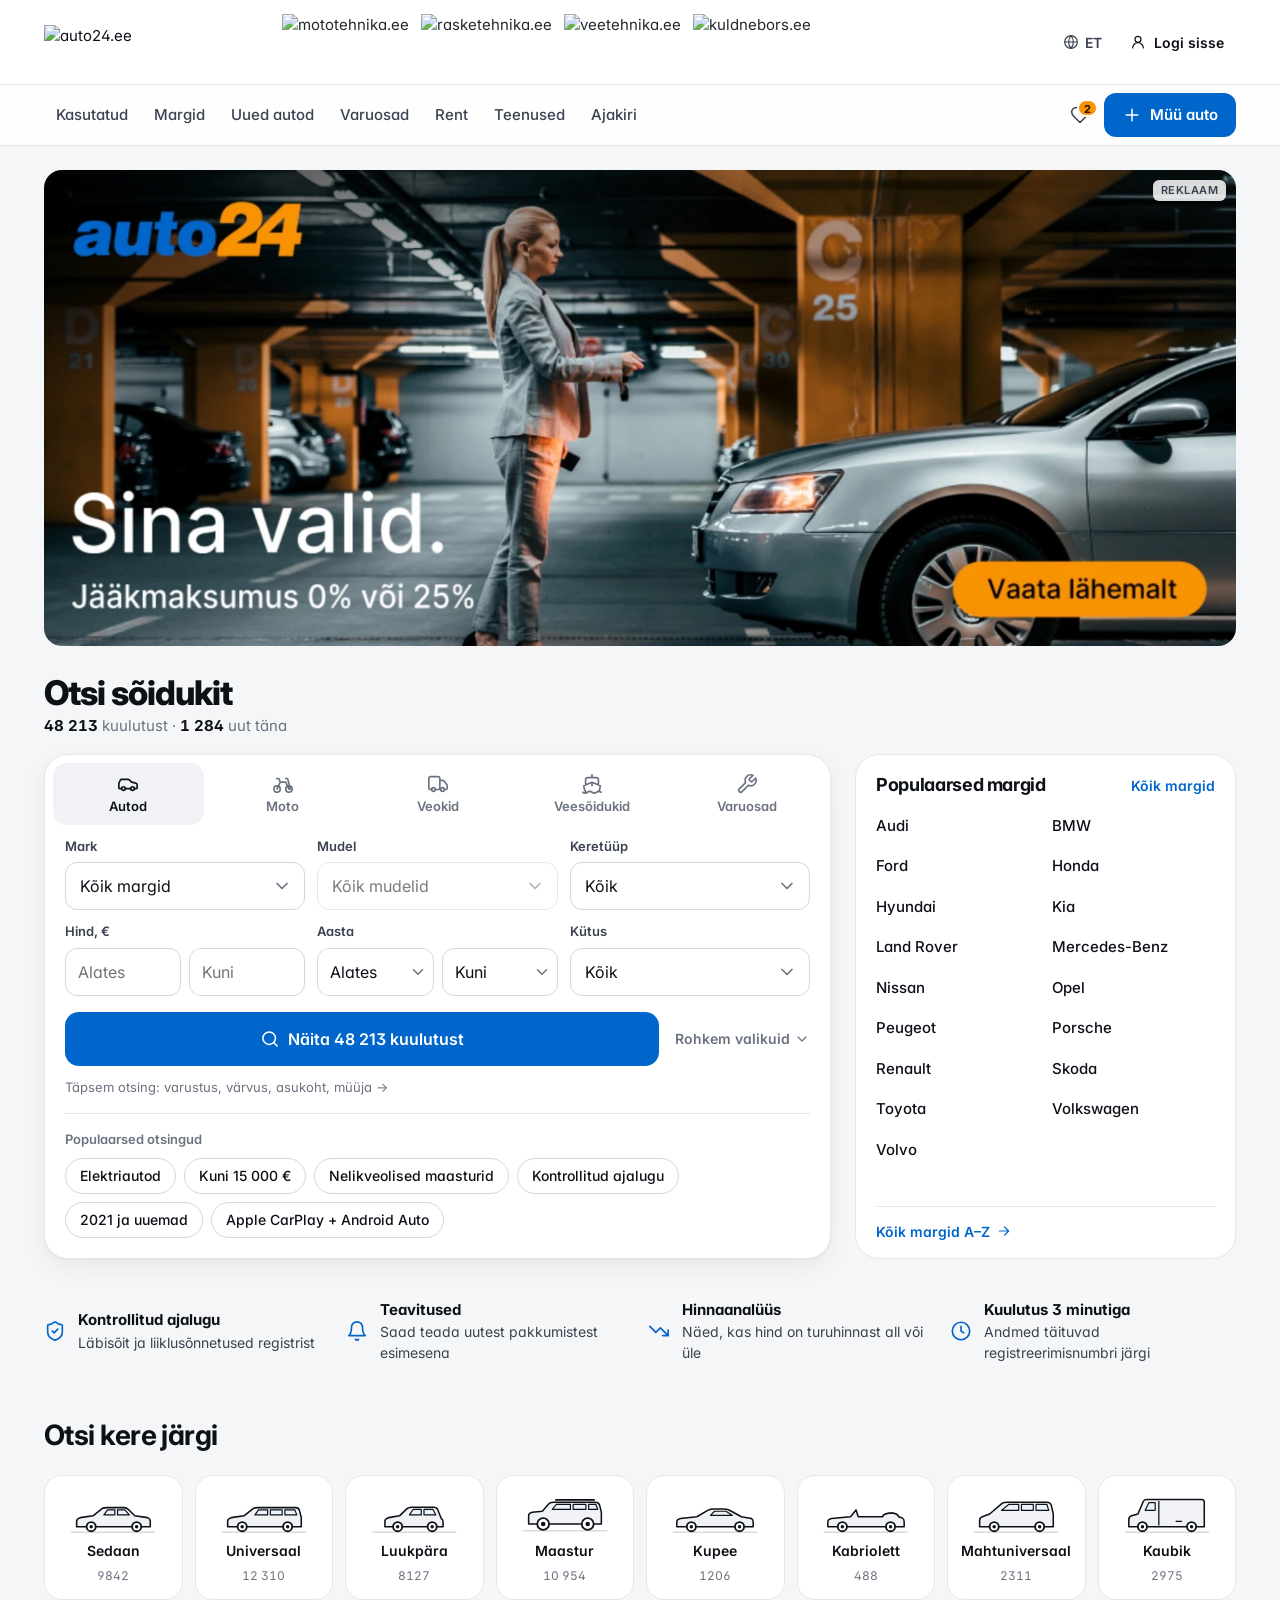
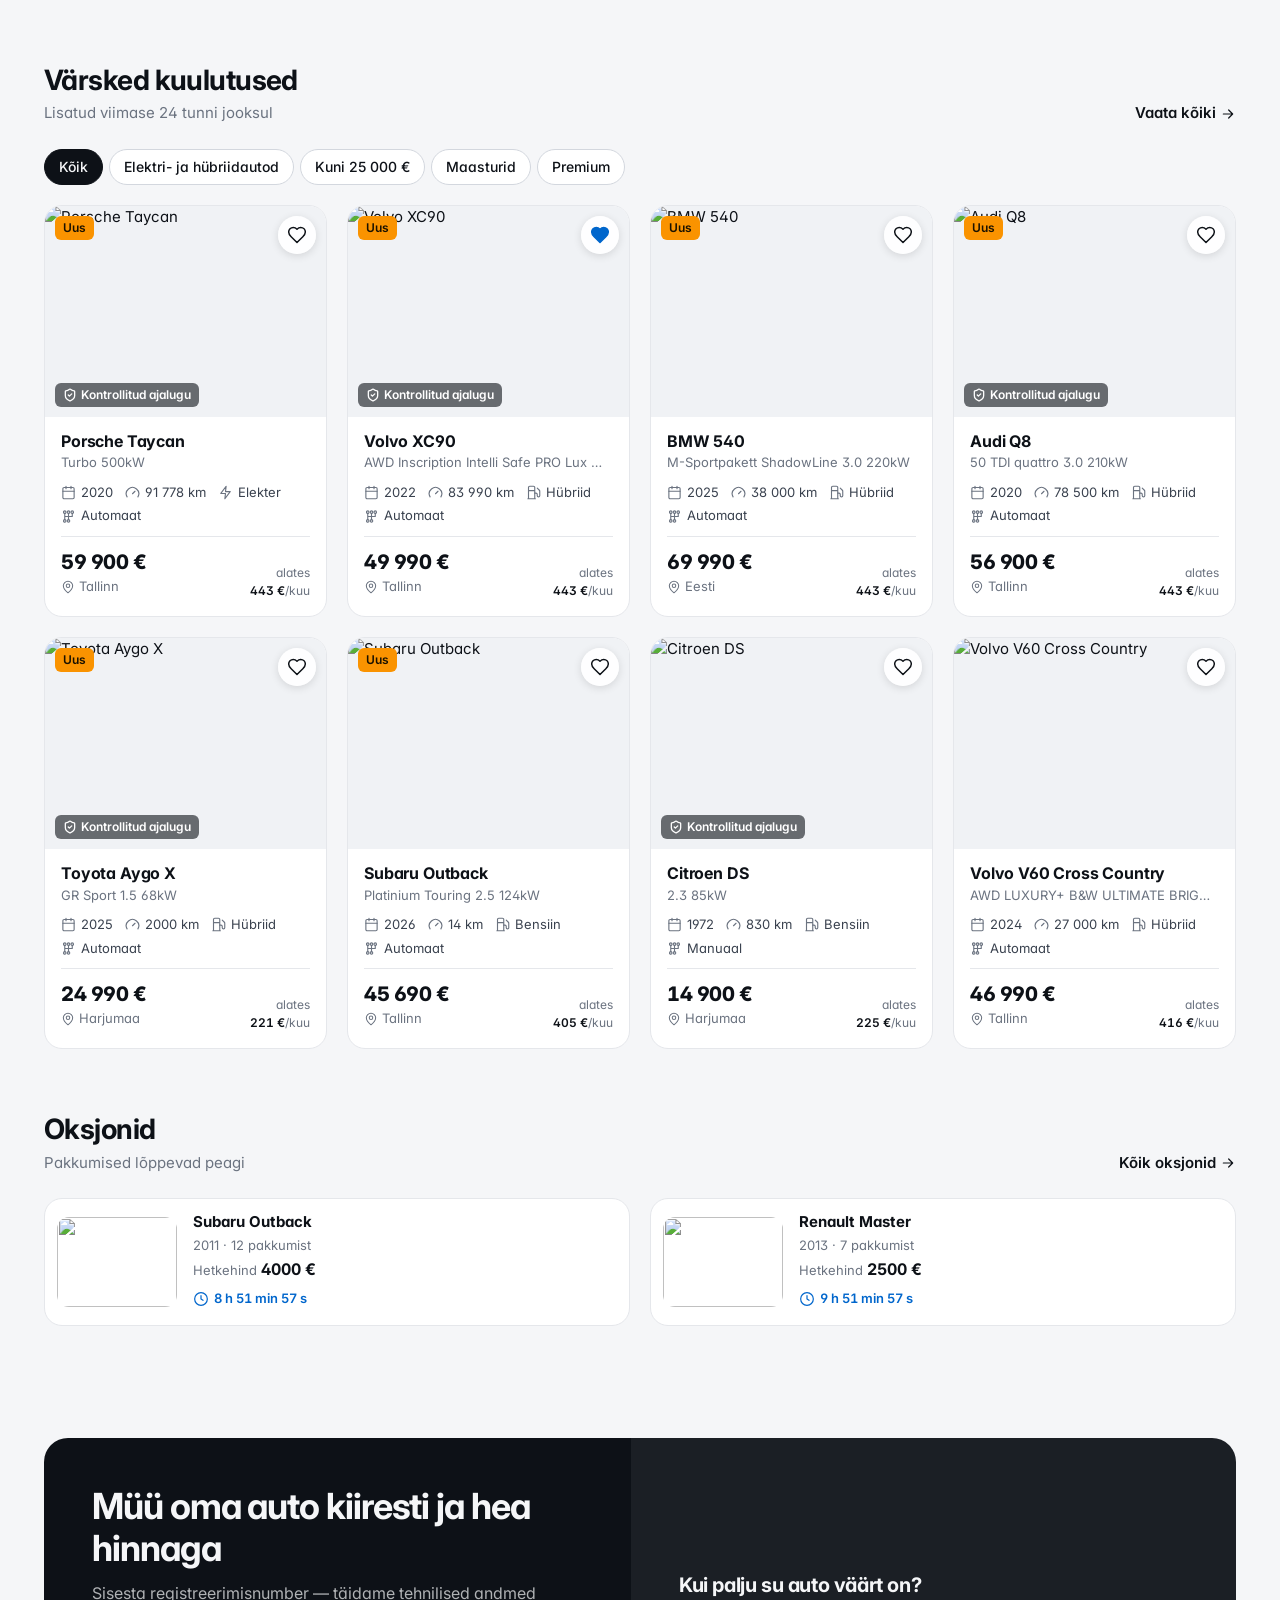
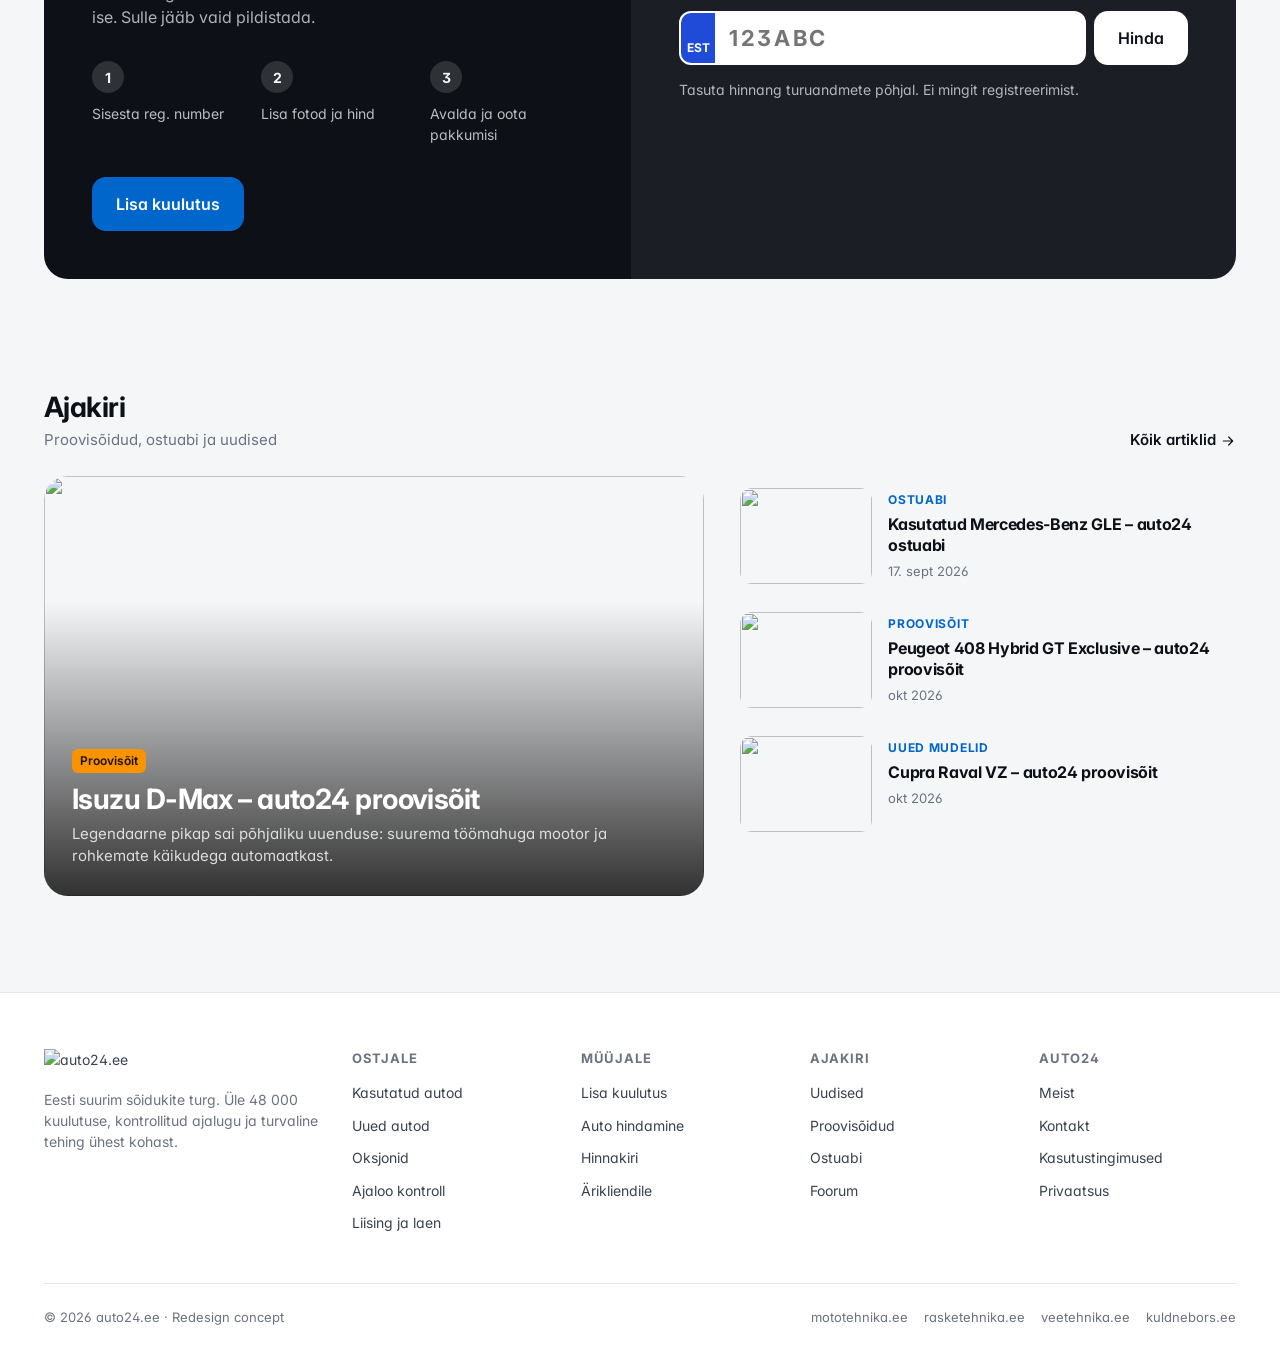
==== index.html @ 477eec94 "auto24 redesign prototype Static HTML/CSS/JS concept of auto24.ee: home with portal logos, ad slot, " ====
<!doctype html>
<html lang="et">
<head>
  <meta charset="utf-8">
  <script>try{if(JSON.parse(localStorage.getItem('a24.lang'))==='ru')document.documentElement.classList.add('i18n-wait')}catch(e){}setTimeout(function(){document.documentElement.classList.remove('i18n-wait')},2500)</script>
  <meta name="viewport" content="width=device-width, initial-scale=1, viewport-fit=cover">
  <title>auto24 — Eesti suurim autoturg</title>
  <meta name="description" content="Osta ja müü autosid lihtsalt. Üle 48 000 kuulutuse, kontrollitud ajalugu ja kiire otsing.">
  <meta name="theme-color" content="#ffffff">
  <link rel="preconnect" href="https://fonts.googleapis.com">
  <link rel="preconnect" href="https://fonts.gstatic.com" crossorigin>
  <link rel="preconnect" href="https://img13.img-bcg.eu">
  <link href="https://fonts.googleapis.com/css2?family=Inter:wght@400;500;600;700;800&display=swap" rel="stylesheet">
  <link rel="stylesheet" href="assets/styles.css">
  <script src="assets/data.js" defer></script>
  <script src="assets/catalog.js" defer></script>
  <script src="assets/i18n.js" defer></script>
  <script src="assets/app.js" defer></script>
  <script src="assets/home.js" defer></script>
</head>
<body data-page="home">
  <main>
    <!-- Advertising slot -->
    <section class="ad-slot">
      <div class="container">
        <a class="ad" href="#" aria-label="Reklaam: auto24 liising — Sina valid. Jääkmaksumus 0% või 25%">
          <img src="assets/ad-banner.jpg" alt="auto24 liising: Sina valid. Jääkmaksumus 0% või 25%" width="1878" height="750" fetchpriority="high">
          <span class="ad-label">Reklaam</span>
        </a>
      </div>
    </section>

    <!-- Search + brands -->
    <section class="hero">
      <div class="container">
        <div class="hero-head">
          <h1>Otsi sõidukit</h1>
          <p class="hero-lead"><b class="num">48 213</b> kuulutust · <b class="num">1 284</b> uut täna</p>
        </div>
      </div>
      <div class="container hero-grid">
          <form class="search-card" id="heroSearch" action="otsing.html">
            <div class="vtabs" role="tablist" aria-label="Sõiduki tüüp">
              <button type="button" role="tab" aria-selected="true" data-icon="car">Autod</button>
              <button type="button" role="tab" aria-selected="false" data-icon="bike">Moto</button>
              <button type="button" role="tab" aria-selected="false" data-icon="truck" title="Veokid ja kaubikud">Veokid</button>
              <button type="button" role="tab" aria-selected="false" data-icon="boat">Veesõidukid</button>
              <button type="button" role="tab" aria-selected="false" data-icon="wrench">Varuosad</button>
            </div>
            <div class="search-grid">
              <div class="field">
                <label for="fMake">Mark</label>
                <select id="fMake" class="control"><option value="">Kõik margid</option></select>
              </div>
              <div class="field">
                <label for="fModel">Mudel</label>
                <select id="fModel" class="control" disabled><option value="">Kõik mudelid</option></select>
              </div>
              <div class="field">
                <label for="fBody">Keretüüp</label>
                <select id="fBody" name="body" class="control"><option value="">Kõik</option></select>
              </div>
              <div class="field">
                <span class="field-label">Hind, €</span>
                <div class="range"><input class="control num" name="priceMin" inputmode="numeric" placeholder="Alates" aria-label="Hind alates"><input class="control num" name="priceMax" inputmode="numeric" placeholder="Kuni" aria-label="Hind kuni"></div>
              </div>
              <div class="field">
                <span class="field-label">Aasta</span>
                <div class="range"><select class="control" name="yearMin" aria-label="Aasta alates"><option value="">Alates</option></select><select class="control" name="yearMax" aria-label="Aasta kuni"><option value="">Kuni</option></select></div>
              </div>
              <div class="field">
                <label for="fFuel">Kütus</label>
                <select id="fFuel" name="fuel" class="control"><option value="">Kõik</option></select>
              </div>
            </div>

            <div class="search-more" id="searchMore" hidden>
              <div class="search-grid">
                <div class="field">
                  <span class="field-label">Läbisõit, km</span>
                  <div class="range"><input class="control num" name="kmMin" inputmode="numeric" placeholder="Alates" aria-label="Läbisõit alates"><input class="control num" name="kmMax" inputmode="numeric" placeholder="Kuni" aria-label="Läbisõit kuni"></div>
                </div>
                <div class="field">
                  <span class="field-label">Võimsus, kW</span>
                  <div class="range"><input class="control num" name="kwMin" inputmode="numeric" placeholder="Alates" aria-label="Võimsus alates"><input class="control num" name="kwMax" inputmode="numeric" placeholder="Kuni" aria-label="Võimsus kuni"></div>
                </div>
                <div class="field">
                  <span class="field-label">auto24 kuumakse, €</span>
                  <div class="range"><input class="control num" name="payMin" inputmode="numeric" placeholder="Alates" aria-label="Kuumakse alates"><input class="control num" name="payMax" inputmode="numeric" placeholder="Kuni" aria-label="Kuumakse kuni"></div>
                </div>
                <div class="field">
                  <label for="fGear">Käigukast</label>
                  <select id="fGear" name="gear" class="control"><option value="">Kõik</option><option value="manuaal">Manuaal</option><option value="automaat">Automaat</option><option value="poolautomaat">Poolautomaat</option></select>
                </div>
                <div class="field">
                  <label for="fDrive">Vedav sild</label>
                  <select id="fDrive" name="drive" class="control"><option value="">Kõik</option><option value="esivedu">Esivedu</option><option value="tagavedu">Tagavedu</option><option value="nelikvedu">Nelikvedu</option></select>
                </div>
                <div class="field">
                  <label for="fAge">Kuulutuse vanus</label>
                  <select id="fAge" name="age" class="control"><option value="">Kõik</option><option value="1">kuni 1 päev</option><option value="2">kuni 2 päeva</option><option value="3">kuni 3 päeva</option><option value="7">kuni 7 päeva</option></select>
                </div>
              </div>
              <label class="check" style="margin:12px 12px 0"><input type="checkbox" name="verified" value="1">Ainult kontrollitud ajalooga</label>
            </div>

            <div class="search-foot">
              <button class="btn btn-primary btn-lg" type="submit" id="heroSubmit"><svg class="i" viewBox="0 0 24 24"><circle cx="11" cy="11" r="7.5"/><path d="m20.5 20.5-4.2-4.2"/></svg><span>Näita 48 213 kuulutust</span></button>
              <button type="button" class="link-more more-toggle" id="moreToggle" aria-expanded="false" aria-controls="searchMore">Rohkem valikuid <svg class="i sm" viewBox="0 0 24 24"><path d="m6 9 6 6 6-6"/></svg></button>
            </div>
            <a href="otsing.html" class="adv-link">Täpsem otsing: varustus, värvus, asukoht, müüja →</a>
            <div class="quick">
            <div class="quick-label">Populaarsed otsingud</div>
            <div class="chips">
              <a class="chip" href="otsing.html?fuel=elekter">Elektriautod</a>
              <a class="chip" href="otsing.html?priceMax=15000">Kuni 15 000 €</a>
              <a class="chip" href="otsing.html?body=maastur&drive=nelikvedu">Nelikveolised maasturid</a>
              <a class="chip" href="otsing.html?verified=1">Kontrollitud ajalugu</a>
              <a class="chip" href="otsing.html?yearMin=2021">2021 ja uuemad</a>
              <a class="chip" href="otsing.html?eq=110&eq=109">Apple CarPlay + Android Auto</a>
            </div>
          </div>
          </form>

        <aside class="brands-panel" aria-labelledby="brandsTitle">
          <div class="brands-head">
            <h2 id="brandsTitle">Populaarsed margid</h2>
            <button type="button" class="link-more" id="allBrandsBtn" aria-expanded="false">Kõik margid</button>
          </div>
          <div class="brand-list" id="brandList"></div>
          <div class="brand-all" id="brandAll" hidden>
            <input class="control filter-search" id="brandSearch" placeholder="Otsi marki" aria-label="Otsi marki">
            <div class="brand-list brand-list-all" id="brandListAll"></div>
          </div>
          <a class="brands-foot" href="mark.html">Kõik margid A–Z <svg class="i sm" viewBox="0 0 24 24"><path d="M5 12h14M13 6l6 6-6 6"/></svg></a>
        </aside>
      </div>

      <div class="container">
        <div class="trust" style="margin-top:32px">
          <div><svg class="i" viewBox="0 0 24 24"><path d="M20 13c0 5-3.5 7.5-7.66 8.95a1 1 0 0 1-.67-.01C7.5 20.5 4 18 4 13V6a1 1 0 0 1 1-1c2 0 4.5-1.2 6.24-2.72a1.17 1.17 0 0 1 1.52 0C14.51 3.81 17 5 19 5a1 1 0 0 1 1 1z"/><path d="m9 12 2 2 4-4"/></svg><span><b>Kontrollitud ajalugu</b>Läbisõit ja liiklusõnnetused registrist</span></div>
          <div><svg class="i" viewBox="0 0 24 24"><path d="M6 8a6 6 0 0 1 12 0c0 7 3 9 3 9H3s3-2 3-9"/><path d="M10.3 21a1.94 1.94 0 0 0 3.4 0"/></svg><span><b>Teavitused</b>Saad teada uutest pakkumistest esimesena</span></div>
          <div><svg class="i" viewBox="0 0 24 24"><path d="M16 17h6v-6M22 17l-8.5-8.5-5 5L2 7"/></svg><span><b>Hinnaanalüüs</b>Näed, kas hind on turuhinnast all või üle</span></div>
          <div><svg class="i" viewBox="0 0 24 24"><circle cx="12" cy="12" r="9.5"/><path d="M12 7v5l3 2"/></svg><span><b>Kuulutus 3 minutiga</b>Andmed täituvad registreerimisnumbri järgi</span></div>
        </div>
      </div>
    </section>

    <!-- Body types -->
    <section class="section" style="padding-top:32px">
      <div class="container">
        <div class="section-head"><div><h2>Otsi kere järgi</h2></div></div>
        <div class="types" id="types"></div>
      </div>
    </section>

    <!-- Fresh listings -->
    <section class="section" style="padding-top:8px">
      <div class="container">
        <div class="section-head">
          <div>
            <h2>Värsked kuulutused</h2>
            <p>Lisatud viimase 24 tunni jooksul</p>
          </div>
          <a href="otsing.html" class="link-more">Vaata kõiki <svg class="i sm" viewBox="0 0 24 24"><path d="M5 12h14M13 6l6 6-6 6"/></svg></a>
        </div>
        <div class="tabs chips" id="freshTabs" style="margin-bottom:20px">
          <button class="chip" aria-pressed="true" data-tab="all">Kõik</button>
          <button class="chip" aria-pressed="false" data-tab="ev">Elektri- ja hübriidautod</button>
          <button class="chip" aria-pressed="false" data-tab="cheap">Kuni 25 000 €</button>
          <button class="chip" aria-pressed="false" data-tab="suv">Maasturid</button>
          <button class="chip" aria-pressed="false" data-tab="premium">Premium</button>
        </div>
        <div class="card-grid" id="fresh"></div>
      </div>
    </section>

    <!-- Auctions -->
    <section class="section" style="padding-top:8px">
      <div class="container">
        <div class="section-head">
          <div><h2>Oksjonid</h2><p>Pakkumised lõppevad peagi</p></div>
          <a href="#" class="link-more">Kõik oksjonid <svg class="i sm" viewBox="0 0 24 24"><path d="M5 12h14M13 6l6 6-6 6"/></svg></a>
        </div>
        <div class="auctions" id="auctions"></div>
      </div>
    </section>

    <!-- Sell CTA -->
    <section class="section">
      <div class="container">
        <div class="sell">
          <div class="sell-copy">
            <h2>Müü oma auto kiiresti ja hea hinnaga</h2>
            <p>Sisesta registreerimisnumber — täidame tehnilised andmed ise. Sulle jääb vaid pildistada.</p>
            <div class="steps">
              <div><b>1</b>Sisesta reg. number</div>
              <div><b>2</b>Lisa fotod ja hind</div>
              <div><b>3</b>Avalda ja oota pakkumisi</div>
            </div>
            <a href="#" class="btn btn-primary btn-lg" data-sell>Lisa kuulutus</a>
          </div>
          <form class="estimate" id="estimate">
            <h3>Kui palju su auto väärt on?</h3>
            <div class="row">
              <label class="plate"><span class="eu">EST</span><input id="plate" maxlength="7" placeholder="123ABC" aria-label="Registreerimisnumber" autocomplete="off"></label>
              <button class="btn btn-lg" style="background:#fff;color:#0d1117" type="submit">Hinda</button>
            </div>
            <div class="estimate-out" id="estimateOut" aria-live="polite">Tasuta hinnang turuandmete põhjal. Ei mingit registreerimist.</div>
          </form>
        </div>
      </div>
    </section>

    <!-- Editorial -->
    <section class="section" id="uudised">
      <div class="container">
        <div class="section-head">
          <div><h2>Ajakiri</h2><p>Proovisõidud, ostuabi ja uudised</p></div>
          <a href="#" class="link-more">Kõik artiklid <svg class="i sm" viewBox="0 0 24 24"><path d="M5 12h14M13 6l6 6-6 6"/></svg></a>
        </div>
        <div class="editorial" id="editorial"></div>
      </div>
    </section>
  </main>
</body>
</html>
---- assets/styles.css ----
/* ==========================================================================
   auto24 — redesign concept
   Design tokens → base → layout → components → pages
   ========================================================================== */

:root {
  --bg: #f5f6f8;
  --surface: #ffffff;
  --surface-2: #f0f2f5;
  --ink: #0d1117;
  --ink-2: #3a424f;
  --muted: #6b7380;
  --line: #e5e7eb;
  --line-strong: #d3d7de;
  --accent: #0066cc;            /* auto24 brand blue */
  --accent-hover: #0057ad;
  --accent-soft: #eaf3fd;
  --brand-orange: #fa9300;      /* auto24 brand orange */
  --accent-ink: #ffffff;
  --ok: #0f9d58;
  --ok-soft: #e7f6ee;
  --warn: #b25e00;
  --warn-soft: #fff4e0;
  --focus: rgba(0, 102, 204, .3);
  --shadow-sm: 0 1px 2px rgba(13, 17, 23, .05);
  --shadow: 0 1px 2px rgba(13, 17, 23, .04), 0 8px 24px rgba(13, 17, 23, .06);
  --shadow-lg: 0 2px 4px rgba(13, 17, 23, .04), 0 24px 48px rgba(13, 17, 23, .12);
  --r-sm: 8px;
  --r: 12px;
  --r-lg: 18px;
  --r-xl: 24px;
  --container: 1240px;
  --gutter: 24px;
  --header-h: 60px;
  --ease: cubic-bezier(.2, .7, .2, 1);
  color-scheme: light;
}

:root[data-theme="dark"] {
  --bg: #0b0d11;
  --surface: #14171c;
  --surface-2: #1c2027;
  --ink: #f2f4f7;
  --ink-2: #c5cad3;
  --muted: #8b93a0;
  --line: #252a32;
  --line-strong: #343a44;
  --accent-soft: #2a1710;
  --ok-soft: #0f2a1d;
  --warn-soft: #2b1f0c;
  --shadow: 0 1px 2px rgba(0, 0, 0, .3), 0 8px 24px rgba(0, 0, 0, .35);
  --shadow-lg: 0 24px 48px rgba(0, 0, 0, .5);
  color-scheme: dark;
}

/* ---------- Base ---------- */
html.i18n-wait body { visibility: hidden; }
*, *::before, *::after { box-sizing: border-box; }
html { -webkit-text-size-adjust: 100%; scroll-behavior: smooth; }
body {
  margin: 0;
  background: var(--bg);
  color: var(--ink);
  font: 400 15px/1.5 "Inter", system-ui, -apple-system, "Segoe UI", sans-serif;
  font-feature-settings: "cv11", "ss01";
  -webkit-font-smoothing: antialiased;
  -webkit-tap-highlight-color: transparent;
}
img { display: block; max-width: 100%; }
a { color: inherit; text-decoration: none; }
button, input, select, textarea { font: inherit; color: inherit; }
button { cursor: pointer; background: none; border: 0; padding: 0; }
h1, h2, h3, h4 { margin: 0; letter-spacing: -.02em; line-height: 1.15; font-weight: 700; }
p { margin: 0; }
.num { font-variant-numeric: tabular-nums; }
.sr-only { position: absolute; width: 1px; height: 1px; overflow: hidden; clip: rect(0 0 0 0); white-space: nowrap; }
:focus-visible { outline: 3px solid var(--focus); outline-offset: 2px; border-radius: 6px; }
svg.i { width: 20px; height: 20px; flex: none; stroke: currentColor; fill: none; stroke-width: 1.8; stroke-linecap: round; stroke-linejoin: round; }
svg.i.sm { width: 16px; height: 16px; }
svg.i.lg { width: 24px; height: 24px; }

.container { width: 100%; max-width: var(--container); margin: 0 auto; padding: 0 var(--gutter); }
.section { padding: 56px 0; }
.section-head { display: flex; align-items: end; justify-content: space-between; gap: 16px; margin-bottom: 24px; }
.section-head h2 { font-size: 28px; }
.section-head p { color: var(--muted); margin-top: 6px; }
.link-more { display: inline-flex; align-items: center; gap: 4px; font-weight: 600; color: var(--ink); white-space: nowrap; }
.link-more:hover { color: var(--accent); }
.link-more svg { transition: transform .2s var(--ease); }
.link-more:hover svg { transform: translateX(3px); }

/* ---------- Buttons ---------- */
.btn {
  display: inline-flex; align-items: center; justify-content: center; gap: 8px;
  height: 44px; padding: 0 18px; border-radius: var(--r);
  font-weight: 600; font-size: 15px; white-space: nowrap;
  transition: background-color .15s, border-color .15s, color .15s, transform .1s, box-shadow .15s;
}
.btn:active { transform: scale(.98); }
.btn-primary { background: var(--accent); color: var(--accent-ink); }
.btn-primary:hover { background: var(--accent-hover); }
.btn-dark { background: var(--ink); color: var(--bg); }
.btn-dark:hover { opacity: .9; }
.btn-ghost { color: var(--ink); }
.btn-ghost:hover { background: var(--surface-2); }
.btn-outline { border: 1px solid var(--line-strong); background: var(--surface); }
.btn-outline:hover { border-color: var(--ink); }
.btn-lg { height: 54px; padding: 0 24px; font-size: 16px; border-radius: 14px; }
.btn-sm { height: 36px; padding: 0 12px; font-size: 14px; border-radius: 10px; }
.btn-block { width: 100%; }
.icon-btn {
  width: 40px; height: 40px; display: inline-grid; place-items: center; border-radius: 50%;
  color: var(--ink-2); transition: background-color .15s, color .15s;
}
.icon-btn:hover { background: var(--surface-2); color: var(--ink); }

/* ---------- Top bar (auto24 + portals) ---------- */
.topbar { background: var(--surface); border-bottom: 1px solid var(--line); }
.topbar-row { height: 84px; display: flex; align-items: center; gap: 36px; }
.topbar .logo img { height: 34px; }
.portals { display: flex; align-items: center; gap: 12px; flex: 1; min-width: 0; }
.portals a { display: inline-flex; opacity: .9; transition: opacity .15s, transform .15s; }
.portals a:hover { opacity: 1; transform: translateY(-1px); }
.portals img { height: 56px; width: auto; }
.topbar-actions { display: flex; align-items: center; gap: 4px; margin-left: auto; }
.logo-mini { width: 0; overflow: hidden; opacity: 0; margin-right: -28px; transition: width .25s var(--ease), opacity .2s, margin .25s var(--ease); }
.site-header.stuck .logo-mini { width: 143px; opacity: 1; margin-right: 0; }
.logo-mini img { height: 24px !important; }

/* ---------- Header ---------- */
.site-header {
  position: sticky; top: 0; z-index: 50;
  background: color-mix(in srgb, var(--surface) 88%, transparent);
  backdrop-filter: saturate(1.6) blur(14px);
  -webkit-backdrop-filter: saturate(1.6) blur(14px);
  border-bottom: 1px solid var(--line);
}
.header-row { height: 60px; display: flex; align-items: center; gap: 28px; }
.logo { display: inline-flex; align-items: center; flex: none; }
.logo img { height: 28px; width: auto; }
.main-nav { display: flex; gap: 2px; }
.main-nav a { padding: 8px 12px; border-radius: 10px; font-weight: 500; color: var(--ink-2); transition: background-color .15s, color .15s; }
.main-nav a:hover { background: var(--surface-2); color: var(--ink); }
.main-nav a[aria-current="page"] { color: var(--ink); font-weight: 600; }
.header-actions { margin-left: auto; display: flex; align-items: center; gap: 4px; }
.lang-btn { display: inline-flex; align-items: center; gap: 6px; height: 40px; padding: 0 10px; border-radius: 10px; font-weight: 600; font-size: 14px; color: var(--ink-2); }
.lang-btn:hover { background: var(--surface-2); }
.fav-btn { position: relative; }
.badge-dot {
  position: absolute; top: 4px; right: 2px; min-width: 18px; height: 18px; padding: 0 5px;
  border-radius: 9px; background: var(--brand-orange); color: #1a1200; font-size: 11px; font-weight: 700;
  display: grid; place-items: center; border: 2px solid var(--surface);
}
.badge-dot:empty { display: none; }
.menu-btn { display: none; }

.mobile-nav {
  position: fixed; top: var(--header-h); left: 0; right: 0; bottom: 0; z-index: 49; background: var(--surface);
  padding: 16px var(--gutter) 32px; overflow: auto;
  transform: translateY(-8px); opacity: 0; pointer-events: none; transition: opacity .2s, transform .2s var(--ease);
}
.mobile-nav.open { opacity: 1; transform: none; pointer-events: auto; }
.mobile-nav a { display: flex; justify-content: space-between; align-items: center; padding: 16px 4px; font-size: 18px; font-weight: 600; border-bottom: 1px solid var(--line); }
.mobile-nav .btn { margin-top: 24px; }

/* ---------- Form controls ---------- */
.field { display: flex; flex-direction: column; gap: 6px; min-width: 0; }
.field > label, .field-label { font-size: 13px; font-weight: 600; color: var(--ink-2); }
.control {
  width: 100%; height: 48px; padding: 0 14px; border-radius: var(--r);
  background: var(--surface); border: 1px solid var(--line-strong);
  transition: border-color .15s, box-shadow .15s; appearance: none; -webkit-appearance: none;
  font-size: 16px;
}
.control:hover { border-color: var(--muted); }
.control:focus { outline: none; border-color: var(--accent); box-shadow: 0 0 0 4px var(--focus); }
select.control {
  padding-right: 38px; cursor: pointer;
  background-image: url("data:image/svg+xml,%3Csvg xmlns='http://www.w3.org/2000/svg' width='20' height='20' viewBox='0 0 24 24' fill='none' stroke='%236b7380' stroke-width='2' stroke-linecap='round' stroke-linejoin='round'%3E%3Cpath d='m6 9 6 6 6-6'/%3E%3C/svg%3E");
  background-repeat: no-repeat; background-position: right 12px center;
}
select.control:disabled { opacity: .55; cursor: not-allowed; }
.range { display: grid; grid-template-columns: 1fr 1fr; gap: 8px; }
.range .control { padding-left: 12px; }
.range select.control { padding-right: 28px; background-position: right 6px center; background-size: 18px; }
.input-suffix { position: relative; }
.input-suffix span { position: absolute; right: 14px; top: 50%; transform: translateY(-50%); color: var(--muted); font-size: 14px; pointer-events: none; }
.input-suffix .control { padding-right: 34px; }

.check { display: flex; align-items: center; gap: 10px; padding: 6px 0; cursor: pointer; font-size: 15px; user-select: none; }
.check input { appearance: none; -webkit-appearance: none; width: 20px; height: 20px; margin: 0; border: 1.5px solid var(--line-strong); border-radius: 6px; display: grid; place-items: center; background: var(--surface); transition: background-color .15s, border-color .15s; flex: none; }
.check input:checked { background: var(--accent); border-color: var(--accent); }
.check input:checked::after { content: ""; width: 10px; height: 6px; border: 2px solid #fff; border-top: 0; border-right: 0; transform: translateY(-1px) rotate(-45deg); }
.check .count { margin-left: auto; color: var(--muted); font-size: 13px; }

.switch { display: flex; align-items: center; justify-content: space-between; gap: 12px; cursor: pointer; user-select: none; }
.switch input { appearance: none; -webkit-appearance: none; width: 42px; height: 24px; border-radius: 12px; background: var(--line-strong); position: relative; transition: background-color .2s; flex: none; margin: 0; }
.switch input::after { content: ""; position: absolute; top: 3px; left: 3px; width: 18px; height: 18px; border-radius: 50%; background: #fff; box-shadow: 0 1px 3px rgba(0,0,0,.2); transition: transform .2s var(--ease); }
.switch input:checked { background: var(--ok); }
.switch input:checked::after { transform: translateX(18px); }

.segmented { display: flex; padding: 4px; gap: 4px; background: var(--surface-2); border-radius: var(--r); }
.segmented button { flex: 1; height: 38px; border-radius: 9px; font-weight: 600; font-size: 14px; color: var(--muted); transition: background-color .15s, color .15s, box-shadow .15s; }
.segmented button[aria-pressed="true"] { background: var(--surface); color: var(--ink); box-shadow: var(--shadow-sm), 0 0 0 1px var(--line); }

.chip {
  display: inline-flex; align-items: center; gap: 6px; height: 36px; padding: 0 14px;
  border-radius: 999px; border: 1px solid var(--line-strong); background: var(--surface);
  font-size: 14px; font-weight: 500; white-space: nowrap; transition: border-color .15s, background-color .15s, color .15s;
}
.chip:hover { border-color: var(--ink); }
.chip[aria-pressed="true"] { background: var(--ink); border-color: var(--ink); color: var(--bg); }
.chip .x { margin-right: -4px; opacity: .6; }
.chips { display: flex; flex-wrap: wrap; gap: 8px; }

/* ---------- Tags / badges ---------- */
.tag { display: inline-flex; align-items: center; gap: 4px; height: 24px; padding: 0 8px; border-radius: 6px; font-size: 12px; font-weight: 600; white-space: nowrap; }
.tag-ok { background: var(--ok-soft); color: var(--ok); }
.tag-new { background: var(--brand-orange); color: #1a1200; }
.tag-drop { background: var(--warn-soft); color: var(--warn); }
.tag-glass { background: rgba(13,17,23,.6); color: #fff; backdrop-filter: blur(8px); -webkit-backdrop-filter: blur(8px); }
.tag svg.i { width: 14px; height: 14px; stroke-width: 2.2; }

/* ---------- Car card ---------- */
.card-grid { display: grid; grid-template-columns: repeat(4, minmax(0, 1fr)); gap: 20px; }
.car-card {
  position: relative; display: flex; flex-direction: column; background: var(--surface);
  border-radius: var(--r-lg); overflow: hidden; border: 1px solid var(--line);
  transition: box-shadow .25s var(--ease), transform .25s var(--ease), border-color .25s;
}
.car-card:hover { box-shadow: var(--shadow-lg); transform: translateY(-2px); border-color: transparent; }
.car-media { position: relative; aspect-ratio: 4 / 3; background: var(--surface-2); overflow: hidden; }
.car-media img { width: 100%; height: 100%; object-fit: cover; transition: transform .5s var(--ease); }
.car-card:hover .car-media img { transform: scale(1.04); }
.car-media .tags { position: absolute; left: 10px; top: 10px; display: flex; gap: 6px; flex-wrap: wrap; }
.car-media .photos { position: absolute; left: 10px; bottom: 10px; }
.fav {
  position: absolute; right: 10px; top: 10px; z-index: 2; width: 38px; height: 38px; border-radius: 50%;
  display: grid; place-items: center; background: rgba(255,255,255,.92); color: #0d1117;
  box-shadow: 0 2px 8px rgba(0,0,0,.12); transition: transform .15s, color .15s;
}
.fav:hover { transform: scale(1.08); }
.fav:active { transform: scale(.92); }
.fav[aria-pressed="true"] { color: var(--accent); }
.fav[aria-pressed="true"] svg { fill: currentColor; }
.car-body { padding: 14px 16px 16px; display: flex; flex-direction: column; gap: 10px; flex: 1; }
.car-title { font-weight: 700; font-size: 16px; letter-spacing: -.01em; line-height: 1.3; }
.car-title a::after { content: ""; position: absolute; inset: 0; z-index: 1; }
.car-sub { color: var(--muted); font-size: 13px; margin-top: 2px; white-space: nowrap; overflow: hidden; text-overflow: ellipsis; }
.specs { display: flex; flex-wrap: wrap; gap: 4px 12px; color: var(--ink-2); font-size: 13px; }
.specs span { display: inline-flex; align-items: center; gap: 5px; }
.specs svg.i { width: 15px; height: 15px; color: var(--muted); }
.car-foot { margin-top: auto; display: flex; align-items: end; justify-content: space-between; gap: 8px; padding-top: 10px; border-top: 1px solid var(--line); }
.price { font-weight: 800; font-size: 20px; letter-spacing: -.02em; white-space: nowrap; }
.price s { display: block; font-size: 12px; font-weight: 500; color: var(--muted); letter-spacing: 0; }
.monthly { font-size: 12px; color: var(--muted); text-align: right; white-space: nowrap; }
.monthly b { color: var(--ink); font-weight: 600; }
.loc { display: inline-flex; align-items: center; gap: 4px; font-size: 13px; color: var(--muted); }
.loc svg.i { width: 14px; height: 14px; }

/* list variant */
.results.list .car-card { flex-direction: row; }
.results.list .car-media { width: 320px; flex: none; aspect-ratio: auto; min-height: 220px; }
.results.list .car-body { padding: 18px 20px; }
.results.list .car-title { font-size: 18px; }
.results.list .specs { font-size: 14px; gap: 6px 16px; }
.results.list .price { font-size: 24px; }

/* ---------- Hero ---------- */
.ad-slot { padding: 24px 0 0; }
.ad { position: relative; display: block; border-radius: var(--r-lg); overflow: hidden; background: #1b1f26; }
.ad img { width: 100%; height: auto; aspect-ratio: 1878 / 750; object-fit: cover; }
.ad-label { position: absolute; top: 10px; right: 10px; padding: 2px 8px; border-radius: 6px; font-size: 11px; font-weight: 600; letter-spacing: .04em; text-transform: uppercase; background: rgba(255,255,255,.85); color: #3a424f; }
.hero { padding: 28px 0 24px; }
.hero-head { display: flex; flex-direction: column; gap: 4px; margin-bottom: 16px; }
.brands-panel { background: var(--surface); border: 1px solid var(--line); border-radius: var(--r-xl); padding: 20px 20px 16px; display: flex; flex-direction: column; }
.brands-head { display: flex; align-items: center; justify-content: space-between; gap: 12px; margin-bottom: 10px; }
.brands-head h2 { font-size: 18px; }
.brands-head .link-more { font-size: 14px; color: var(--accent); }
.brand-list { display: grid; grid-template-columns: repeat(2, minmax(0, 1fr)); gap: 0 12px; }
.brand-list a { display: flex; align-items: center; justify-content: space-between; padding: 9px 10px; margin: 0 -10px; border-radius: 10px; font-size: 15px; font-weight: 500; transition: background-color .15s, color .15s; }
.brand-list a::after { content: "›"; color: var(--muted); opacity: 0; transition: opacity .15s, transform .15s; }
.brand-list a:hover { background: var(--surface-2); color: var(--accent); }
.brand-list a:hover::after { opacity: 1; transform: translateX(2px); }
.brand-list a[hidden], .brand-list[hidden], .brand-all[hidden] { display: none; }
.brand-list-all { max-height: 420px; overflow: auto; margin-top: 10px; padding-right: 4px; }
@media (min-width: 901px) {
  /* Row height follows the search card; the brands panel fills it and scrolls inside */
  .brands-panel { contain: size; }
  .brand-all:not([hidden]) { flex: 1; min-height: 0; display: flex; flex-direction: column; }
  .brand-all .brand-list-all { flex: 1; max-height: none; min-height: 0; }
}
.brand-all .control { height: 42px; font-size: 15px; }
.hero-grid { display: grid; grid-template-columns: minmax(0, 1.55fr) minmax(0, .75fr); gap: 24px; align-items: stretch; }
.hero-grid > * { min-width: 0; }
.hero h1 { font-size: clamp(26px, 3vw, 34px); letter-spacing: -.03em; line-height: 1.1; font-weight: 800; }
.hero h1 em { font-style: normal; color: var(--accent); }
.hero-lead { color: var(--muted); font-size: 15px; }
.hero-lead b { color: var(--ink); }
.search-card { margin-top: 0; display: flex; flex-direction: column; background: var(--surface); border-radius: var(--r-xl); box-shadow: var(--shadow); border: 1px solid var(--line); padding: 8px 8px 20px; }
.vtabs { display: grid; grid-template-columns: repeat(5, minmax(0, 1fr)); gap: 4px; padding: 0 0 12px; }
.vtabs::-webkit-scrollbar { display: none; }
.vtabs button { display: flex; flex-direction: column; align-items: center; justify-content: center; gap: 4px; min-width: 0; padding: 10px 6px; border-radius: 14px; font-weight: 600; font-size: 13px; line-height: 1.2; text-align: center; color: var(--muted); transition: background-color .15s, color .15s; }
.vtabs button svg.i { width: 22px; height: 22px; }
.vtabs button:hover { color: var(--ink); }
.vtabs button[aria-selected="true"] { background: var(--surface-2); color: var(--ink); }
.search-grid { display: grid; grid-template-columns: repeat(3, minmax(0, 1fr)); gap: 12px; padding: 0 12px; }
.search-foot { display: flex; align-items: center; gap: 16px; margin-top: 16px; padding: 0 12px; }
.search-foot .btn { flex: 1; }
.search-foot .link-more { font-size: 14px; color: var(--muted); }
.quick { margin: auto 12px 0; padding-top: 16px; border-top: 1px solid var(--line); }
.adv-link { margin-bottom: 16px !important; }
.brands-foot { margin-top: auto; padding-top: 14px; border-top: 1px solid var(--line); display: inline-flex; align-items: center; gap: 6px; font-weight: 600; font-size: 14px; color: var(--accent); }
.brands-foot:hover { gap: 9px; }
.quick-label { font-size: 13px; color: var(--muted); font-weight: 600; margin-bottom: 8px; }

/* ---------- Trust strip ---------- */
.trust { display: grid; grid-template-columns: repeat(4, 1fr); gap: 16px; padding: 8px 0 0; }
.trust div { display: flex; gap: 12px; align-items: center; color: var(--ink-2); font-size: 14px; }
.trust svg.i { color: var(--accent); width: 22px; height: 22px; }
.trust b { color: var(--ink); display: block; font-size: 15px; }

/* ---------- Body types & brands ---------- */
.types { display: grid; grid-template-columns: repeat(8, 1fr); gap: 12px; }
.type-tile {
  display: flex; flex-direction: column; align-items: center; gap: 6px; padding: 18px 8px 14px; border-radius: var(--r-lg);
  background: var(--surface); border: 1px solid var(--line); text-align: center; transition: border-color .15s, box-shadow .2s, transform .2s var(--ease);
}
.type-tile:hover { border-color: var(--ink); transform: translateY(-2px); }
.type-tile svg { width: 88px; height: 40px; color: var(--ink); }
.type-tile:hover svg { color: var(--accent); }
.type-tile b { font-size: 14px; font-weight: 600; }
.type-tile span { font-size: 12px; color: var(--muted); }

.brands { display: grid; grid-template-columns: repeat(6, 1fr); gap: 1px; background: var(--line); border: 1px solid var(--line); border-radius: var(--r-lg); overflow: hidden; }
.brands a { background: var(--surface); padding: 18px 20px; display: flex; justify-content: space-between; align-items: baseline; gap: 8px; transition: background-color .15s; }
.brands a:hover { background: var(--surface-2); }
.brands b { font-weight: 600; }
.brands span { color: var(--muted); font-size: 13px; }

/* ---------- Tabs (underline) ---------- */
.tabs { display: flex; gap: 6px; flex-wrap: wrap; }

/* ---------- Auctions ---------- */
.auctions { display: grid; grid-template-columns: repeat(2, 1fr); gap: 20px; }
.auction { display: flex; gap: 16px; padding: 12px; background: var(--surface); border: 1px solid var(--line); border-radius: var(--r-lg); align-items: center; transition: box-shadow .2s; position: relative; }
.auction:hover { box-shadow: var(--shadow); }
.auction img { width: 120px; height: 90px; object-fit: cover; border-radius: 12px; flex: none; }
.auction .meta { flex: 1; min-width: 0; }
.auction b { display: block; font-size: 15px; }
.auction .bid { font-size: 13px; color: var(--muted); margin-top: 2px; }
.auction .bid strong { color: var(--ink); font-size: 16px; }
.countdown { display: inline-flex; align-items: center; gap: 5px; margin-top: 8px; font-size: 13px; font-weight: 600; color: var(--accent); font-variant-numeric: tabular-nums; }

/* ---------- Sell band ---------- */
.sell { display: grid; grid-template-columns: 1.1fr .9fr; gap: 0; background: var(--ink); color: var(--bg); border-radius: var(--r-xl); overflow: hidden; }
.sell-copy { padding: 48px; }
.sell h2 { font-size: 36px; letter-spacing: -.03em; }
.sell p { color: color-mix(in srgb, var(--bg) 70%, transparent); margin-top: 12px; font-size: 16px; max-width: 460px; }
.steps { display: grid; grid-template-columns: repeat(3, 1fr); gap: 16px; margin: 32px 0; }
.steps div { font-size: 14px; color: color-mix(in srgb, var(--bg) 75%, transparent); }
.steps b { display: grid; place-items: center; width: 32px; height: 32px; border-radius: 50%; background: color-mix(in srgb, var(--bg) 14%, transparent); color: var(--bg); font-size: 14px; margin-bottom: 10px; }
.estimate { padding: 48px; background: color-mix(in srgb, var(--bg) 6%, transparent); display: flex; flex-direction: column; justify-content: center; gap: 14px; }
.estimate h3 { font-size: 20px; }
.estimate .row { display: flex; gap: 8px; }
.plate {
  flex: 1; height: 54px; border-radius: 12px; border: 2px solid #fff; background: #fff; color: #0d1117;
  display: flex; align-items: stretch; overflow: hidden;
}
.plate .eu { width: 34px; background: #1f4bd8; color: #fff; display: flex; flex-direction: column; align-items: center; justify-content: end; padding-bottom: 6px; font-size: 12px; font-weight: 700; }
.plate input { flex: 1; min-width: 0; border: 0; outline: 0; font-size: 22px; font-weight: 700; letter-spacing: .12em; text-transform: uppercase; padding: 0 14px; background: transparent; color: #0d1117; }
.estimate-out { min-height: 64px; font-size: 14px; color: color-mix(in srgb, var(--bg) 70%, transparent); }
.estimate-out strong { display: block; color: var(--bg); font-size: 28px; letter-spacing: -.02em; }

/* ---------- Editorial ---------- */
.editorial { display: grid; grid-template-columns: 1.3fr 1fr; gap: 24px; }
.story-big { position: relative; border-radius: var(--r-xl); overflow: hidden; min-height: 420px; display: flex; align-items: end; color: #fff; }
.story-big img { position: absolute; inset: 0; width: 100%; height: 100%; object-fit: cover; transition: transform .6s var(--ease); }
.story-big:hover img { transform: scale(1.03); }
.story-big::after { content: ""; position: absolute; inset: 0; background: linear-gradient(180deg, transparent 30%, rgba(0,0,0,.8)); }
.story-big .txt { position: relative; z-index: 1; padding: 28px; }
.story-big h3 { font-size: 28px; margin-top: 10px; max-width: 560px; }
.story-big p { margin-top: 8px; opacity: .8; max-width: 560px; }
.story-list { display: flex; flex-direction: column; gap: 4px; }
.story { display: flex; gap: 16px; padding: 12px; border-radius: var(--r-lg); transition: background-color .15s; }
.story:hover { background: var(--surface); }
.story img { width: 132px; height: 96px; border-radius: 12px; object-fit: cover; flex: none; }
.story .kicker { font-size: 12px; font-weight: 700; text-transform: uppercase; letter-spacing: .06em; color: var(--accent); }
.story h4 { font-size: 16px; margin-top: 4px; line-height: 1.3; }
.story time { display: block; font-size: 13px; color: var(--muted); margin-top: 6px; }

/* ---------- Footer ---------- */
.site-footer { margin-top: 40px; border-top: 1px solid var(--line); background: var(--surface); padding: 56px 0 32px; }
.foot-grid { display: grid; grid-template-columns: 1.4fr repeat(4, 1fr); gap: 32px; }
.foot-grid h5 { margin: 0 0 14px; font-size: 13px; text-transform: uppercase; letter-spacing: .06em; color: var(--muted); }
.foot-grid ul { list-style: none; margin: 0; padding: 0; display: flex; flex-direction: column; gap: 10px; }
.foot-grid a { color: var(--ink-2); font-size: 14px; }
.foot-grid a:hover { color: var(--accent); }
.foot-about p { color: var(--muted); font-size: 14px; margin-top: 12px; max-width: 280px; }
.foot-bottom { margin-top: 48px; padding-top: 24px; border-top: 1px solid var(--line); display: flex; justify-content: space-between; gap: 16px; flex-wrap: wrap; color: var(--muted); font-size: 13px; }
.foot-bottom .sites { display: flex; gap: 16px; flex-wrap: wrap; }
.foot-bottom .sites a:hover { color: var(--ink); }

/* ---------- Search page ---------- */
.page-head { padding: 24px 0 8px; }
.crumbs { display: flex; gap: 6px; align-items: center; font-size: 13px; color: var(--muted); flex-wrap: wrap; }
.crumbs a:hover { color: var(--ink); }
.crumbs svg.i { width: 14px; height: 14px; }
.page-head h1 { font-size: 32px; margin-top: 10px; }
.page-head h1 span { color: var(--muted); font-weight: 500; }
.search-layout { display: grid; grid-template-columns: 300px minmax(0, 1fr); gap: 28px; align-items: start; padding-bottom: 40px; }
.filters {
  position: sticky; top: calc(var(--header-h) + 16px); max-height: calc(100vh - var(--header-h) - 32px); overflow: auto;
  background: var(--surface); border: 1px solid var(--line); border-radius: var(--r-lg); scrollbar-width: thin;
}
.filters-head { display: flex; align-items: center; justify-content: space-between; padding: 16px 18px; border-bottom: 1px solid var(--line); position: sticky; top: 0; background: var(--surface); z-index: 2; }
.filters-head h2 { font-size: 17px; }
.filters-head button { font-size: 14px; color: var(--accent); font-weight: 600; }
.fgroup { padding: 16px 18px; border-bottom: 1px solid var(--line); display: flex; flex-direction: column; gap: 10px; }
.fgroup:last-of-type { border-bottom: 0; }
.fgroup .control { height: 42px; font-size: 15px; }
.fgroup .chips .chip { height: 32px; padding: 0 12px; font-size: 13px; }
.filters-foot { display: none; }
.toolbar { display: flex; align-items: center; gap: 12px; margin-bottom: 16px; flex-wrap: wrap; }
.toolbar .active { display: flex; gap: 8px; flex-wrap: wrap; flex: 1; min-width: 0; }
.toolbar .active .chip { height: 32px; font-size: 13px; background: var(--surface-2); border-color: transparent; }
.toolbar .active .chip:hover { border-color: var(--line-strong); }
.toolbar-right { display: flex; align-items: center; gap: 8px; margin-left: auto; }
.toolbar select.control { height: 40px; font-size: 14px; width: auto; }
.view-toggle { display: flex; padding: 3px; background: var(--surface-2); border-radius: 10px; }
.view-toggle button { width: 34px; height: 34px; display: grid; place-items: center; border-radius: 8px; color: var(--muted); }
.view-toggle button[aria-pressed="true"] { background: var(--surface); color: var(--ink); box-shadow: var(--shadow-sm); }
.filter-open { display: none; }
.results { display: grid; gap: 16px; }
.results.grid { grid-template-columns: repeat(3, minmax(0, 1fr)); }
.results.list { grid-template-columns: 1fr; }
.empty { text-align: center; padding: 64px 24px; background: var(--surface); border: 1px dashed var(--line-strong); border-radius: var(--r-lg); color: var(--muted); }
.empty h3 { color: var(--ink); font-size: 20px; margin-bottom: 8px; }
.empty .btn { margin-top: 20px; }
.save-search { display: flex; align-items: center; gap: 16px; padding: 16px 20px; margin-top: 16px; border-radius: var(--r-lg); background: var(--accent-soft); }
.save-search svg.i { color: var(--accent); width: 24px; height: 24px; }
.save-search div { flex: 1; font-size: 14px; color: var(--ink-2); }
.save-search b { display: block; color: var(--ink); font-size: 15px; }
.pager { display: flex; justify-content: center; gap: 6px; margin-top: 28px; }
.pager a, .pager span { min-width: 40px; height: 40px; padding: 0 8px; display: grid; place-items: center; border-radius: 10px; font-weight: 600; font-size: 14px; }
.pager a:hover { background: var(--surface); }
.pager a[aria-current="page"] { background: var(--ink); color: var(--bg); }

.backdrop { position: fixed; inset: 0; background: rgba(0,0,0,.45); z-index: 60; opacity: 0; pointer-events: none; transition: opacity .25s; }
.backdrop.show { opacity: 1; pointer-events: auto; }

/* Full filter panel */
.filter-body { padding: 4px 0 8px; }
.fg-flags { padding: 14px 18px; display: grid; gap: 12px; border-bottom: 1px solid var(--line); }
.fg-flags b { display: block; font-size: 14px; font-weight: 600; }
.fg-flags small { display: block; font-size: 12px; color: var(--muted); }
.fg { border-bottom: 1px solid var(--line); }
.fg:last-child { border-bottom: 0; }
.fg-h { width: 100%; display: flex; align-items: center; gap: 8px; padding: 14px 18px; font-weight: 600; font-size: 14px; text-align: left; }
.fg-h:hover { background: var(--surface-2); }
.fg-h > span:first-child { flex: 1; }
.fg-h svg { color: var(--muted); transition: transform .2s var(--ease); }
.fg.open .fg-h svg { transform: rotate(180deg); }
.fg-n { min-width: 20px; height: 20px; padding: 0 6px; border-radius: 10px; background: var(--accent); color: #fff; font-size: 11px; font-weight: 700; display: inline-grid; place-items: center; }
.fg-b { display: none; padding: 8px 18px 18px; flex-direction: column; gap: 12px; }
.fg.open .fg-b { display: flex; }
.fg-b .control { height: 42px; font-size: 15px; }
.fg-b .sub { font-size: 12px; font-weight: 600; color: var(--muted); text-transform: uppercase; letter-spacing: .05em; margin-top: 4px; }
.fg-b .chips { gap: 10px 8px; }
.fg-b .chips .chip { height: 32px; padding: 0 12px; font-size: 13px; }
/* Segmented options in the filter panel: separate chips with real gaps so values don't run together */
.fg-b .segmented { display: flex; flex-wrap: wrap; gap: 10px; padding: 0; background: none; }
.fg-b .segmented button { flex: 0 0 auto; height: 34px; padding: 0 11px; border-radius: 999px; border: 1px solid var(--line-strong); background: var(--surface); color: var(--ink-2); font-size: 13px; font-weight: 500; white-space: nowrap; transition: border-color .15s, background-color .15s, color .15s; }
.fg-b .segmented button:hover { border-color: var(--ink); }
.fg-b .segmented button[aria-pressed="true"] { background: var(--ink); border-color: var(--ink); color: var(--bg); font-weight: 600; box-shadow: none; }
.chip .cnt { font-size: 11px; color: var(--muted); font-weight: 500; }
.chip[aria-pressed="true"] .cnt { color: inherit; opacity: .7; }
.checklist { display: flex; flex-direction: column; }
.checklist .check { padding: 5px 0; font-size: 14px; }
.checklist.limited .check.more { display: none; }
.check.zero { color: var(--muted); }
.check[hidden] { display: none !important; }
.show-more { align-self: flex-start; font-size: 13px; font-weight: 600; color: var(--accent); padding: 2px 0; }
.make-row { display: grid; gap: 8px; padding-bottom: 12px; border-bottom: 1px dashed var(--line); }
.make-row + .make-row { padding-top: 4px; }
.make-row-top { display: flex; gap: 6px; align-items: center; }
.make-row-top .control { flex: 1; }
.add-row { display: inline-flex; align-items: center; gap: 6px; font-size: 14px; font-weight: 600; color: var(--accent); align-self: flex-start; }
.swatches { display: grid; grid-template-columns: repeat(8, 1fr); gap: 6px; }
.swatch { aspect-ratio: 1; border-radius: 50%; padding: 3px; border: 2px solid transparent; transition: border-color .15s, transform .15s; }
.swatch i { display: block; width: 100%; height: 100%; border-radius: 50%; box-shadow: inset 0 0 0 1px rgba(0,0,0,.14); }
.swatch:hover { transform: scale(1.08); }
.swatch[aria-pressed="true"] { border-color: var(--accent); }
.hint { font-size: 13px; color: var(--muted); }
.eq-group { border: 1px solid var(--line); border-radius: 10px; }
.eq-group + .eq-group { margin-top: 6px; }
.eq-group summary { padding: 10px 12px; font-size: 14px; font-weight: 600; cursor: pointer; list-style: none; display: flex; align-items: center; justify-content: space-between; gap: 8px; }
.eq-group summary::-webkit-details-marker { display: none; }
.eq-group .checklist { padding: 0 12px 10px; max-height: 260px; overflow: auto; }
.eq-group[hidden] { display: none; }
.toolbar .active .chip.clear { background: none; color: var(--accent); font-weight: 600; }
.search-more { padding-top: 12px; margin-top: 12px; border-top: 1px dashed var(--line); }
.more-toggle { font-size: 14px; color: var(--ink-2); }
.more-toggle[aria-expanded="true"] svg { transform: rotate(180deg); }
.adv-link { display: block; margin: 12px 12px 0; font-size: 13px; color: var(--muted); }
.adv-link:hover { color: var(--accent); }
.equip.collapsed { max-height: 420px; overflow: hidden; -webkit-mask-image: linear-gradient(#000 70%, transparent); mask-image: linear-gradient(#000 70%, transparent); }

/* ---------- auto24 Liising card ---------- */
.leasing { display: flex; flex-direction: column; gap: 14px; scroll-margin-top: calc(var(--header-h) + 16px); }
.ls-logo { display: flex; justify-content: center; margin: -4px 0 2px; }
.ls-logo img { height: 46px; width: auto; }
.ls-row { display: flex; justify-content: space-between; align-items: baseline; font-size: 14px; color: var(--ink-2); margin-bottom: 8px; }
.ls-row output { font-weight: 700; color: var(--ink); font-size: 15px; }
.ls-minmax { display: flex; justify-content: space-between; font-size: 12px; color: var(--muted); margin-top: 6px; }
.leasing input[type="range"] { -webkit-appearance: none; appearance: none; height: 8px; border-radius: 4px; background: linear-gradient(90deg, var(--accent) var(--p, 50%), var(--surface-2) var(--p, 50%)); outline-offset: 4px; }
.leasing input[type="range"]::-webkit-slider-thumb { -webkit-appearance: none; width: 24px; height: 24px; border-radius: 50%; background: #fff; border: 1px solid var(--line-strong); box-shadow: 0 2px 6px rgba(13,17,23,.18); cursor: grab; }
.leasing input[type="range"]::-moz-range-thumb { width: 24px; height: 24px; border-radius: 50%; background: #fff; border: 1px solid var(--line-strong); box-shadow: 0 2px 6px rgba(13,17,23,.18); cursor: grab; }
.leasing .check { padding: 2px 0; font-size: 14px; }
.ls-pay { text-align: center; padding-top: 6px; border-top: 1px solid var(--line); }
.ls-pay strong { font-size: 36px; letter-spacing: -.03em; color: var(--accent); }
.ls-pay span { font-size: 16px; color: var(--accent); font-weight: 600; }
.ls-meta { display: flex; justify-content: space-between; gap: 8px; flex-wrap: wrap; font-size: 13px; color: var(--muted); margin-top: -6px; }
.ls-meta b { color: var(--ink); }
.ls-note { font-size: 11.5px; color: var(--muted); text-align: center; }

.promo-leasing { grid-column: 1 / -1; display: flex; align-items: center; gap: 20px; padding: 14px 20px; border-radius: var(--r-lg); background: linear-gradient(90deg, #eaf3fd, #fff6e8); border: 1px solid var(--line); }
.promo-leasing img { height: 42px; width: auto; flex: none; }
.promo-leasing div { flex: 1; min-width: 0; }
.promo-leasing b { display: block; font-size: 16px; }
.promo-leasing span { font-size: 13px; color: var(--muted); }
@media (max-width: 640px) { .promo-leasing { flex-wrap: wrap; gap: 10px 14px; } .promo-leasing div { flex-basis: 60%; } }

/* ---------- Motor vehicle tax ---------- */
.tax h2 { display: flex; align-items: center; gap: 8px; }
.tax .info { color: var(--accent); display: inline-grid; cursor: help; }
.tax-grid { display: grid; grid-template-columns: repeat(3, 1fr); border: 1px solid var(--line); border-radius: var(--r-lg); overflow: hidden; }
.tax-grid > div { display: flex; flex-direction: column; align-items: center; justify-content: center; gap: 6px; padding: 18px 12px; text-align: center; }
.tax-grid > div + div { border-left: 1px solid var(--line); }
.tax-grid span { color: var(--accent); font-weight: 600; font-size: 14px; }
.tax-grid b { font-size: 26px; letter-spacing: -.02em; }
.tax-grid small { font-size: 12px; color: var(--ok); }
.tax-grid .tax-calc span { color: var(--ink-2); font-weight: 500; }

/* ---------- Ostuabi + vininfo ---------- */
.img-fallback { width: auto !important; height: auto !important; font-weight: 800; letter-spacing: -.02em; }
.vi-text.img-fallback { color: #34a853; font-size: 20px; display: block; }
.oa-logo.img-fallback { color: var(--accent); font-size: 16px; line-height: 1.1; text-align: right; max-width: 110px; }
.services-grid { display: grid; grid-template-columns: 1fr 1fr; gap: 16px; }
.services-grid.single { grid-template-columns: 1fr; }
.svc { border-radius: var(--r-lg); padding: 18px; display: flex; flex-direction: column; gap: 14px; }
.vininfo { background: #f4faf6; border: 1px solid #d9efe1; }
.svc-brand { display: flex; align-items: center; gap: 12px; }
.svc-brand .vi-icon { height: 44px; width: auto; }
.svc-brand .vi-text { height: 22px; width: auto; display: block; }
.svc-brand span { font-size: 14px; color: var(--ink-2); }
.vi-car { display: flex; gap: 12px; align-items: center; background: #fff; border-radius: 12px; padding: 8px; }
.vi-car img { width: 96px; height: 64px; object-fit: cover; border-radius: 8px; }
.vi-car b { display: block; font-size: 15px; }
.vi-car span { font-size: 14px; color: var(--muted); }
.vi-list { list-style: none; margin: 0; padding: 0; display: grid; grid-template-columns: 1fr 1fr; gap: 6px 12px; font-size: 14px; }
.vi-list li, .oa-list li { display: flex; gap: 8px; align-items: flex-start; }
.vi-list svg.i { color: #34a853; width: 18px; height: 18px; }
.vi-btn { background: #4cbf6b; color: #fff; padding: 0 0 0 18px; overflow: hidden; align-self: flex-start; margin-top: auto; }
.vi-btn:hover { background: #3fae5d; }
.vi-btn span { display: grid; place-items: center; width: 44px; height: 100%; background: rgba(0,0,0,.12); margin-left: 6px; }
.ostuabi { background: #fffaf2; border: 1px solid #fde7c6; }
.oa-top { display: flex; justify-content: space-between; align-items: flex-start; gap: 12px; }
.oa-top h3 { font-size: 19px; line-height: 1.25; max-width: 260px; }
.oa-logo { height: 46px; width: auto; flex: none; }
.oa-body { display: grid; grid-template-columns: 1fr 120px; gap: 12px; align-items: center; }
.oa-list { list-style: none; margin: 0; padding: 0; display: flex; flex-direction: column; gap: 7px; font-size: 14px; }
.oa-list svg.i { color: var(--brand-orange); width: 18px; height: 18px; flex: none; margin-top: 1px; }
.oa-photo { width: 120px; height: 120px; object-fit: cover; border-radius: 12px; }
.oa-btn { align-self: flex-end; margin-top: auto; border: 1.5px solid var(--brand-orange); color: #c46f00; background: #fff; }
.oa-btn:hover { background: var(--brand-orange); color: #1a1200; }
.services-grid.single .oa-body { grid-template-columns: 1fr 200px; }
.services-grid.single .oa-photo { width: 200px; height: 140px; }
@media (max-width: 900px) { .services-grid { grid-template-columns: 1fr; } }
@media (max-width: 640px) {
  .tax-grid { grid-template-columns: 1fr 1fr; }
  .tax-grid .tax-calc { grid-column: 1 / -1; border-left: 0 !important; border-top: 1px solid var(--line); }
  .tax-grid b { font-size: 22px; }
  .oa-body, .services-grid.single .oa-body { grid-template-columns: 1fr; }
  .oa-photo, .services-grid.single .oa-photo { width: 100%; height: 160px; }
  .oa-top h3 { font-size: 17px; }
}

/* ---------- Make → model → year flow ---------- */
.mk-title { display: flex; align-items: center; gap: 18px; }
.mk-hero-logo { width: 72px; height: 72px; object-fit: contain; padding: 10px; background: var(--surface); border: 1px solid var(--line); border-radius: 18px; flex: none; }
.mk-tile.brand { align-items: center; text-align: center; gap: 10px; padding: 18px 12px; }
.mk-logo { width: 56px; height: 44px; object-fit: contain; }
.az-logo { width: 22px; height: 22px; object-fit: contain; margin-right: 10px; vertical-align: -5px; }
.bl { display: inline-flex; align-items: center; gap: 10px; }
.bl-logo { width: 24px; height: 24px; object-fit: contain; flex: none; }
.stepper { list-style: none; margin: 8px 0 24px; padding: 0; display: flex; gap: 8px; flex-wrap: wrap; counter-reset: s; }
.stepper li { flex: 1; min-width: 150px; }
.stepper li > a, .stepper li > :first-child:not(a) { }
.stepper li > * { }
.stepper li { display: flex; }
.stepper li > a, .stepper li:not(:has(> a)) { display: flex; align-items: center; gap: 10px; width: 100%; padding: 12px 14px; border-radius: 14px; background: var(--surface); border: 1px solid var(--line); color: var(--muted); font-size: 14px; }
.stepper li > a { color: inherit; }
.stepper li.current, .stepper li.current:not(:has(> a)) { border-color: var(--accent); color: var(--ink); box-shadow: 0 0 0 3px var(--focus); }
.stepper li.done > a { color: var(--ink); }
.stepper li.done > a:hover { border-color: var(--ink); }
.stepper .dot { width: 26px; height: 26px; border-radius: 50%; display: grid; place-items: center; background: var(--surface-2); font-weight: 700; font-size: 13px; flex: none; }
.stepper .current .dot { background: var(--accent); color: #fff; }
.stepper .done .dot { background: var(--ok); color: #fff; }
.stepper .lbl { font-weight: 600; }
.stepper b { margin-left: auto; font-weight: 700; color: var(--ink); white-space: nowrap; overflow: hidden; text-overflow: ellipsis; }
.mk-body { padding-bottom: 48px; }
.mk-head { display: flex; align-items: flex-end; justify-content: space-between; gap: 16px; flex-wrap: wrap; margin-bottom: 20px; }
.mk-head h1 { font-size: 32px; }
.mk-lead { color: var(--muted); margin-top: 4px; }
.mk-search { max-width: 320px; height: 44px; }
.mk-sub { font-size: 18px; margin: 28px 0 12px; }
.mk-grid { display: grid; grid-template-columns: repeat(auto-fill, minmax(170px, 1fr)); gap: 10px; }
.mk-grid.gens { grid-template-columns: repeat(auto-fill, minmax(220px, 1fr)); }
.mk-tile { display: flex; flex-direction: column; gap: 4px; padding: 16px; border-radius: 14px; background: var(--surface); border: 1px solid var(--line); transition: border-color .15s, box-shadow .2s, transform .2s var(--ease); }
.mk-tile:hover { border-color: var(--accent); box-shadow: var(--shadow); transform: translateY(-1px); }
.mk-tile b { font-size: 16px; }
.mk-tile span { font-size: 13px; color: var(--muted); }
.mk-tile[hidden], .mk-az a[hidden], .mk-az section[hidden], .mk-grid[hidden] { display: none; }
.mk-tile.gen b { font-size: 18px; font-variant-numeric: tabular-nums; }
.mk-tile.gen .bar { position: relative; height: 6px; border-radius: 3px; background: var(--surface-2); margin-top: 8px; }
.mk-tile.gen .bar i { position: absolute; top: 0; bottom: 0; border-radius: 3px; background: var(--accent); }
.mk-tile.gen.all { background: var(--accent-soft); border-color: transparent; flex-direction: row; align-items: center; justify-content: space-between; }
.mk-tile.gen.all span { color: var(--accent); }
.mk-all { margin-top: 24px; }
.mk-az { display: grid; grid-template-columns: repeat(auto-fill, minmax(200px, 1fr)); gap: 20px 28px; }
.mk-az h3 { font-size: 14px; color: var(--accent); margin-bottom: 6px; }
.mk-az section div { display: flex; flex-direction: column; }
.mk-az a { display: flex; align-items: center; padding: 5px 0; font-weight: 500; }
.mk-az a:hover { color: var(--accent); }
@media (max-width: 640px) {
  .stepper { gap: 6px; }
  .stepper li { min-width: 0; }
  .stepper .lbl { display: none; }
  .stepper li.current .lbl { display: inline; }
  .stepper b { display: none; }
  .mk-head h1 { font-size: 26px; }
  .mk-hero-logo { width: 56px; height: 56px; padding: 8px; }
  .mk-search { max-width: none; width: 100%; }
  .mk-grid { grid-template-columns: repeat(2, minmax(0, 1fr)); }
  .mk-grid.gens { grid-template-columns: 1fr; }
}

/* ---------- Listing page ---------- */
.listing { display: grid; grid-template-columns: minmax(0, 1fr) 380px; gap: 32px; align-items: start; padding-bottom: 40px; }
.gallery { display: grid; grid-template-columns: 1fr; gap: 10px; }
.gallery-main { position: relative; aspect-ratio: 16 / 10; border-radius: var(--r-xl); overflow: hidden; background: var(--surface-2); }
.gallery-main img { width: 100%; height: 100%; object-fit: cover; }
.gallery-main .nav { position: absolute; top: 50%; transform: translateY(-50%); width: 44px; height: 44px; border-radius: 50%; background: rgba(255,255,255,.92); color: #0d1117; display: grid; place-items: center; box-shadow: 0 2px 10px rgba(0,0,0,.15); opacity: 0; transition: opacity .2s; }
.gallery-main:hover .nav { opacity: 1; }
.gallery-main .prev { left: 16px; }
.gallery-main .next { right: 16px; }
.gallery-main .counter { position: absolute; right: 16px; bottom: 16px; }
.thumbs { display: grid; grid-template-columns: repeat(6, 1fr); gap: 10px; }
.thumbs button { aspect-ratio: 4 / 3; border-radius: 12px; overflow: hidden; opacity: .6; transition: opacity .15s; outline-offset: 2px; }
.thumbs button:hover { opacity: .9; }
.thumbs button[aria-current="true"] { opacity: 1; outline: 2px solid var(--accent); }
.thumbs img { width: 100%; height: 100%; object-fit: cover; }
.panel { background: var(--surface); border: 1px solid var(--line); border-radius: var(--r-xl); padding: 24px; }
.panel + .panel { margin-top: 16px; }
.panel h2 { font-size: 20px; margin-bottom: 16px; }
.aside { display: flex; flex-direction: column; gap: 16px; }
.aside .panel + .panel { margin-top: 0; }
.l-title h1 { font-size: 26px; letter-spacing: -.025em; }
.l-title p { color: var(--muted); margin-top: 4px; }
.l-price { margin: 18px 0 4px; font-size: 34px; font-weight: 800; letter-spacing: -.03em; }
.l-price s { font-size: 16px; color: var(--muted); font-weight: 500; margin-left: 8px; letter-spacing: 0; }
.l-monthly { font-size: 14px; color: var(--muted); }
.l-monthly a { color: var(--ink); font-weight: 600; text-decoration: underline; text-underline-offset: 3px; text-decoration-color: var(--line-strong); }
.l-actions { display: grid; gap: 10px; margin-top: 20px; }
.l-actions .row { display: grid; grid-template-columns: 1fr 1fr; gap: 10px; }
.seller { display: flex; gap: 14px; align-items: center; }
.avatar { width: 48px; height: 48px; border-radius: 50%; background: var(--accent-soft); color: var(--accent); display: grid; place-items: center; font-weight: 800; font-size: 18px; flex: none; }
.seller b { display: block; }
.seller span { font-size: 13px; color: var(--muted); }
.seller-meta { display: flex; gap: 16px; flex-wrap: wrap; margin-top: 14px; font-size: 13px; color: var(--muted); }
.seller-meta span { display: inline-flex; gap: 5px; align-items: center; }
.kv { display: grid; grid-template-columns: repeat(3, 1fr); gap: 1px; background: var(--line); border-radius: var(--r-lg); overflow: hidden; border: 1px solid var(--line); }
.kv div { background: var(--surface); padding: 14px 16px; display: flex; gap: 12px; align-items: center; }
.kv svg.i { color: var(--muted); }
.kv span { display: block; font-size: 12px; color: var(--muted); }
.kv b { font-size: 15px; font-weight: 600; }
.history { background: var(--ok-soft); border-color: transparent; }
.history h2 { display: flex; gap: 10px; align-items: center; color: var(--ok); }
.history ul { list-style: none; margin: 0; padding: 0; display: grid; grid-template-columns: 1fr 1fr; gap: 10px 20px; }
.history li { display: flex; gap: 8px; align-items: center; font-size: 14px; color: var(--ink-2); }
.history li svg.i { color: var(--ok); width: 18px; height: 18px; }
.desc { color: var(--ink-2); font-size: 15px; line-height: 1.65; }
.desc p + p { margin-top: 12px; }
.equip { display: grid; grid-template-columns: repeat(2, 1fr); gap: 20px 28px; }
.equip h3 { display: flex; align-items: center; gap: 8px; font-size: 14px; color: var(--ink-2); font-weight: 700; margin-bottom: 10px; }
.equip h3 svg.i { width: 18px; height: 18px; color: var(--accent); }
.equip ul { list-style: none; padding: 0; margin: 0; display: flex; flex-direction: column; gap: 6px; }
.equip li { display: flex; gap: 8px; align-items: center; font-size: 14px; }
.equip li svg.i { width: 16px; height: 16px; color: var(--ok); }
.equip h3 svg.i { width: 30px; height: 30px; padding: 6px; border-radius: 8px; background: var(--accent-soft); }
.calc { display: grid; gap: 18px; }
.calc .row { display: flex; justify-content: space-between; font-size: 14px; margin-bottom: 8px; }
.calc .row b { font-variant-numeric: tabular-nums; }
input[type="range"] { width: 100%; accent-color: var(--accent); height: 24px; margin: 0; }
.calc-out { display: flex; justify-content: space-between; align-items: end; padding-top: 16px; border-top: 1px solid var(--line); }
.calc-out strong { font-size: 30px; letter-spacing: -.03em; }
.calc-out small { color: var(--muted); font-size: 12px; display: block; }
.mobile-bar { display: none; }
.toast {
  position: fixed; left: 50%; bottom: 24px; z-index: 80; transform: translate(-50%, 20px); opacity: 0;
  background: var(--ink); color: var(--bg); padding: 12px 18px; border-radius: 12px; font-size: 14px; font-weight: 500;
  box-shadow: var(--shadow-lg); transition: opacity .2s, transform .25s var(--ease); pointer-events: none; display: flex; gap: 8px; align-items: center;
}
.toast.show { opacity: 1; transform: translate(-50%, 0); }

.scroller { display: grid; grid-auto-flow: column; grid-auto-columns: calc((100% - 60px) / 4); gap: 20px; overflow-x: auto; scroll-snap-type: x mandatory; padding-bottom: 6px; scrollbar-width: none; }
.scroller::-webkit-scrollbar { display: none; }
.scroller > * { scroll-snap-align: start; }

/* ---------- Responsive ---------- */
@media (max-width: 1100px) {
  .main-nav { display: none; }
  .menu-btn { display: inline-grid; }
  .topbar-row { gap: 24px; }
  .portals { gap: 4px; }
  .portals img { height: 46px; }
  .logo-mini, .site-header.stuck .logo-mini { width: 143px; opacity: 1; margin-right: 0; }
  .topbar .logo { display: none; }
  .card-grid { grid-template-columns: repeat(3, minmax(0, 1fr)); }
  .types { grid-template-columns: repeat(4, 1fr); }
  .brands { grid-template-columns: repeat(4, 1fr); }
  .results.grid { grid-template-columns: repeat(2, minmax(0, 1fr)); }
  .listing { grid-template-columns: minmax(0, 1fr) 340px; }
  .foot-grid { grid-template-columns: 1fr 1fr 1fr; }
  .foot-about { grid-column: 1 / -1; }
  .scroller { grid-auto-columns: calc((100% - 40px) / 3); }
}

@media (max-width: 900px) {
  .hero-grid { grid-template-columns: minmax(0, 1fr); }
  .brand-list { grid-template-columns: repeat(3, minmax(0, 1fr)); }
  .trust { grid-template-columns: 1fr 1fr; }
  .sell { grid-template-columns: 1fr; }
  .editorial { grid-template-columns: 1fr; }
  .search-layout { grid-template-columns: 1fr; }
  .filter-open { display: inline-flex; }
  .filters {
    position: fixed; inset: auto 0 0 0; top: auto; z-index: 70; max-height: 88vh; border-radius: 20px 20px 0 0;
    transform: translateY(100%); transition: transform .3s var(--ease); border: 0;
  }
  .filters.open { transform: none; }
  .filters-foot { display: block; position: sticky; bottom: 0; padding: 12px 18px calc(12px + env(safe-area-inset-bottom)); background: var(--surface); border-top: 1px solid var(--line); }
  .listing { grid-template-columns: minmax(0, 1fr); gap: 16px; }
  /* On narrow screens: gallery → title/price/contact → details */
  .listing > div:first-child { display: contents; }
  .listing .gallery { order: 0; }
  .listing .aside { order: 1; position: static; }
  .listing > div:first-child > .panel { order: 2; margin-top: 0 !important; }
  .mobile-bar {
    display: flex; position: fixed; z-index: 40; left: 0; right: 0; bottom: 0; gap: 10px; align-items: center;
    padding: 10px var(--gutter) calc(10px + env(safe-area-inset-bottom)); background: var(--surface); border-top: 1px solid var(--line);
  }
  .mobile-bar .p { flex: 1; font-weight: 800; font-size: 20px; letter-spacing: -.02em; }
  .mobile-bar .p small { display: block; font-weight: 500; font-size: 12px; color: var(--muted); letter-spacing: 0; }
  body.has-mobile-bar { padding-bottom: 76px; }
  .results.list .car-media { width: 260px; }
}

@media (max-width: 640px) {
  :root { --gutter: 16px; --header-h: 60px; }
  .logo img { height: 22px; }
  .section { padding: 40px 0; }
  .section-head h2 { font-size: 22px; }
  .header-row { gap: 12px; }
  .topbar-row { height: 52px; gap: 12px; }
  .portals { overflow-x: auto; scrollbar-width: none; gap: 0; }
  .portals::-webkit-scrollbar { display: none; }
  .portals img { height: 40px; }
  .topbar-actions .lang-btn { display: none; }
  .topbar-actions .login-btn { padding: 0 8px; }
  .topbar-actions .login-btn { font-size: 0; gap: 0; }
  .sell-btn span { display: none; }
  .sell-btn { width: 40px; padding: 0; }
  .hero { padding-top: 20px; }
  .ad-slot { padding-top: 12px; }
  .ad { border-radius: 14px; }
  .brand-list { grid-template-columns: repeat(2, minmax(0, 1fr)); }
  .search-card { border-radius: 20px; }
  .vtabs button { font-size: 11.5px; padding: 8px 2px; }
  .quick { margin: 4px 8px 0; }
  .search-grid { grid-template-columns: 1fr 1fr; grid-auto-flow: row dense; gap: 10px; padding: 0 8px; }
  .search-grid .field.wide, .search-grid .field:has(.range) { grid-column: 1 / -1; }
  .search-foot { flex-direction: column; align-items: stretch; padding: 0 8px; gap: 12px; }
  .search-foot .btn { flex: none; }
  .search-foot .link-more { justify-content: center; }
  .trust { grid-template-columns: 1fr; gap: 12px; }
  .card-grid { grid-template-columns: repeat(2, minmax(0, 1fr)); gap: 12px; }
  .car-body { padding: 10px 12px 12px; gap: 8px; }
  .car-title { font-size: 14px; }
  .specs { font-size: 12px; gap: 2px 8px; }
  .specs .hide-sm { display: none; }
  .price { font-size: 17px; }
  .monthly { display: none; }
  .fav { width: 34px; height: 34px; top: 8px; right: 8px; }
  .types { grid-template-columns: repeat(4, 1fr); gap: 8px; }
  .type-tile { padding: 12px 4px 10px; }
  .type-tile svg { width: 64px; height: 30px; }
  .type-tile span { display: none; }
  .brands { grid-template-columns: repeat(2, 1fr); }
  .brands a { padding: 14px 16px; }
  .auctions { grid-template-columns: 1fr; }
  .sell-copy, .estimate { padding: 28px 22px; }
  .sell h2 { font-size: 28px; }
  .steps { grid-template-columns: 1fr; gap: 12px; margin: 24px 0; }
  .steps div { display: flex; gap: 12px; align-items: center; }
  .steps b { margin: 0; flex: none; }
  .story-big { min-height: 320px; }
  .story-big h3 { font-size: 22px; }
  .story img { width: 104px; height: 78px; }
  .foot-grid { grid-template-columns: 1fr 1fr; }
  .page-head h1 { font-size: 24px; }
  .toolbar .active { display: none; }
  .toolbar { gap: 8px; }
  .toolbar-right { margin-left: 0; flex: 1; }
  .toolbar-right select.control { flex: 1; }
  .results.grid { grid-template-columns: repeat(2, minmax(0, 1fr)); gap: 12px; }
  .results.list .car-card { flex-direction: column; }
  .results.list .car-media { width: 100%; min-height: 0; aspect-ratio: 16 / 10; }
  .results.list .car-body { padding: 14px 16px 16px; }
  .save-search { flex-wrap: wrap; }
  .thumbs { grid-template-columns: repeat(6, 64px); overflow-x: auto; scrollbar-width: none; }
  .gallery { margin: 0 calc(-1 * var(--gutter)); }
  .gallery-main { border-radius: 0; aspect-ratio: 4 / 3; }
  .thumbs { padding: 0 var(--gutter); }
  .gallery-main .nav { opacity: 1; width: 38px; height: 38px; }
  .panel { padding: 20px 18px; border-radius: 20px; }
  .kv { grid-template-columns: 1fr 1fr; }
  .kv div { padding: 12px; gap: 10px; }
  .history ul, .equip { grid-template-columns: 1fr; }
  .l-price { font-size: 30px; }
  .scroller { grid-auto-columns: 72%; gap: 12px; }
}

@media (hover: none) {
  .car-card:hover { transform: none; box-shadow: none; border-color: var(--line); }
  .car-card:hover .car-media img { transform: none; }
}

@media (prefers-reduced-motion: reduce) {
  *, *::before, *::after { transition-duration: .01ms !important; animation-duration: .01ms !important; scroll-behavior: auto !important; }
}
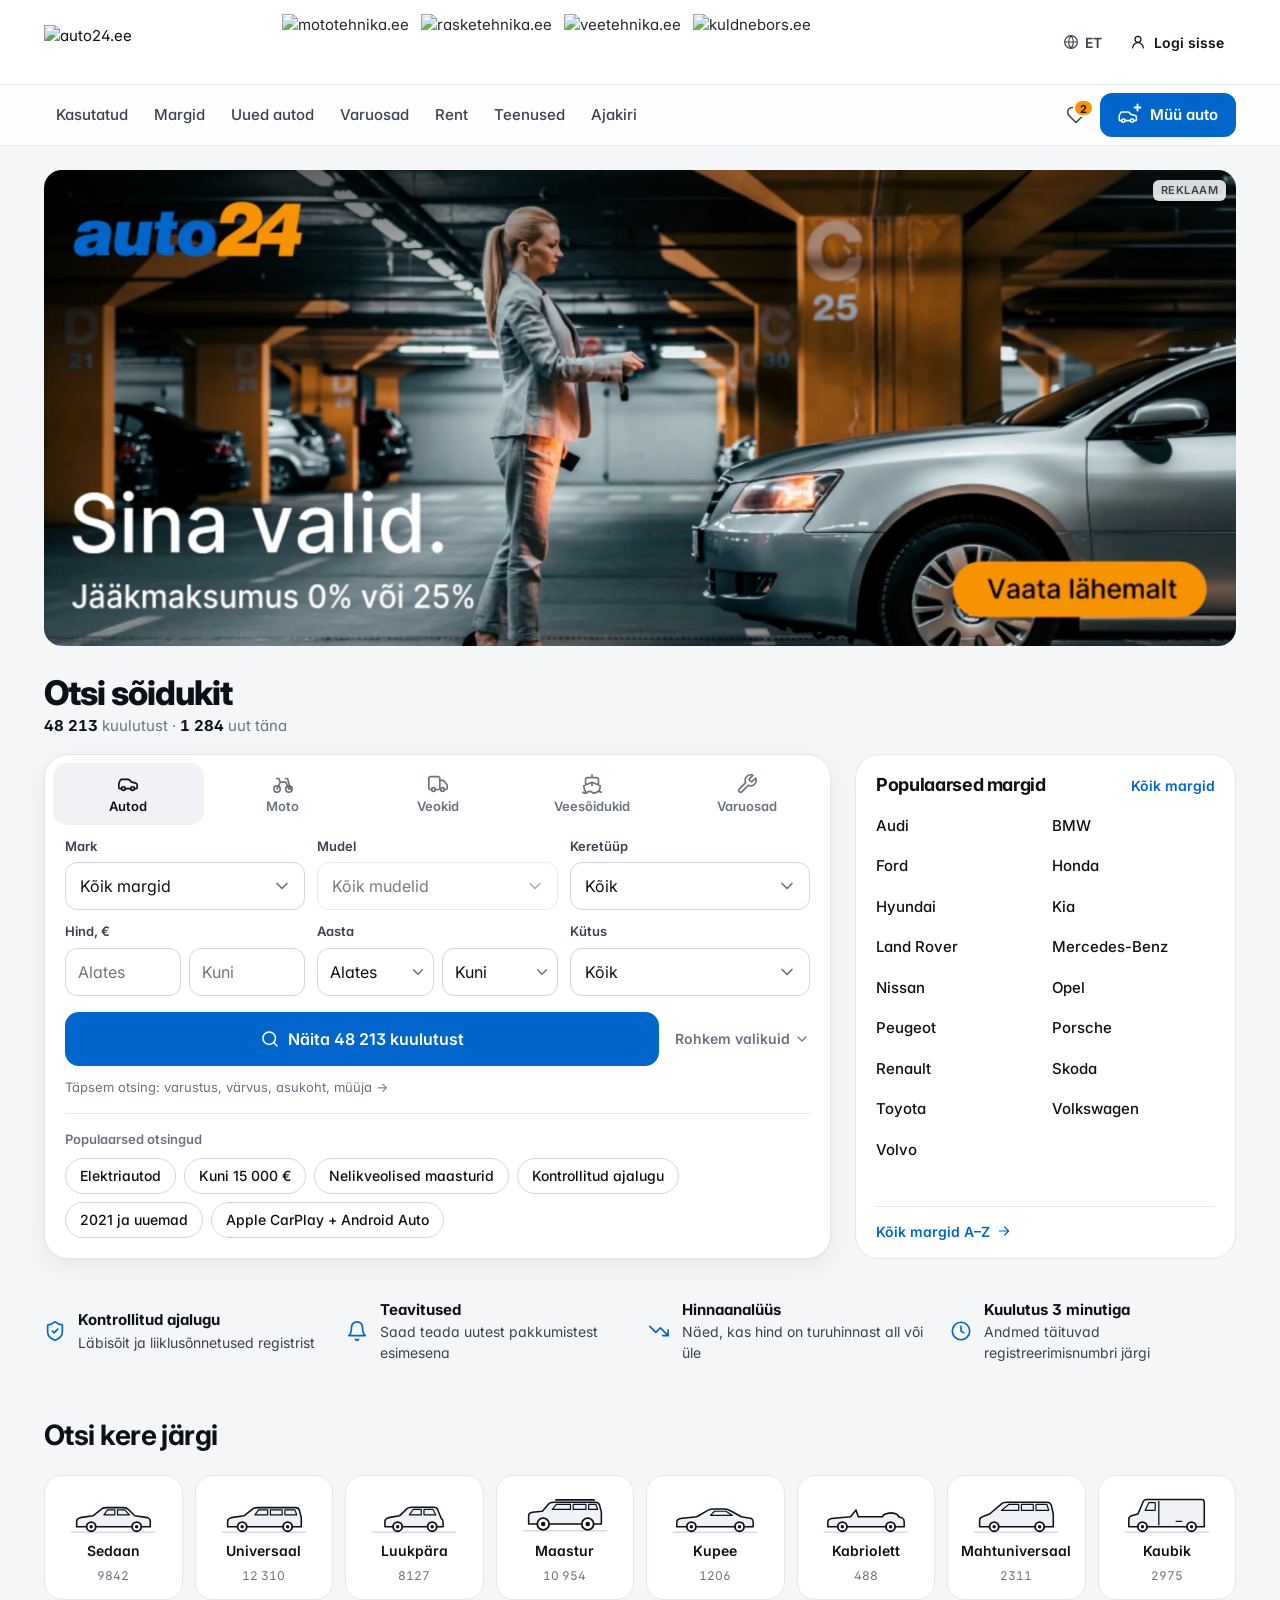
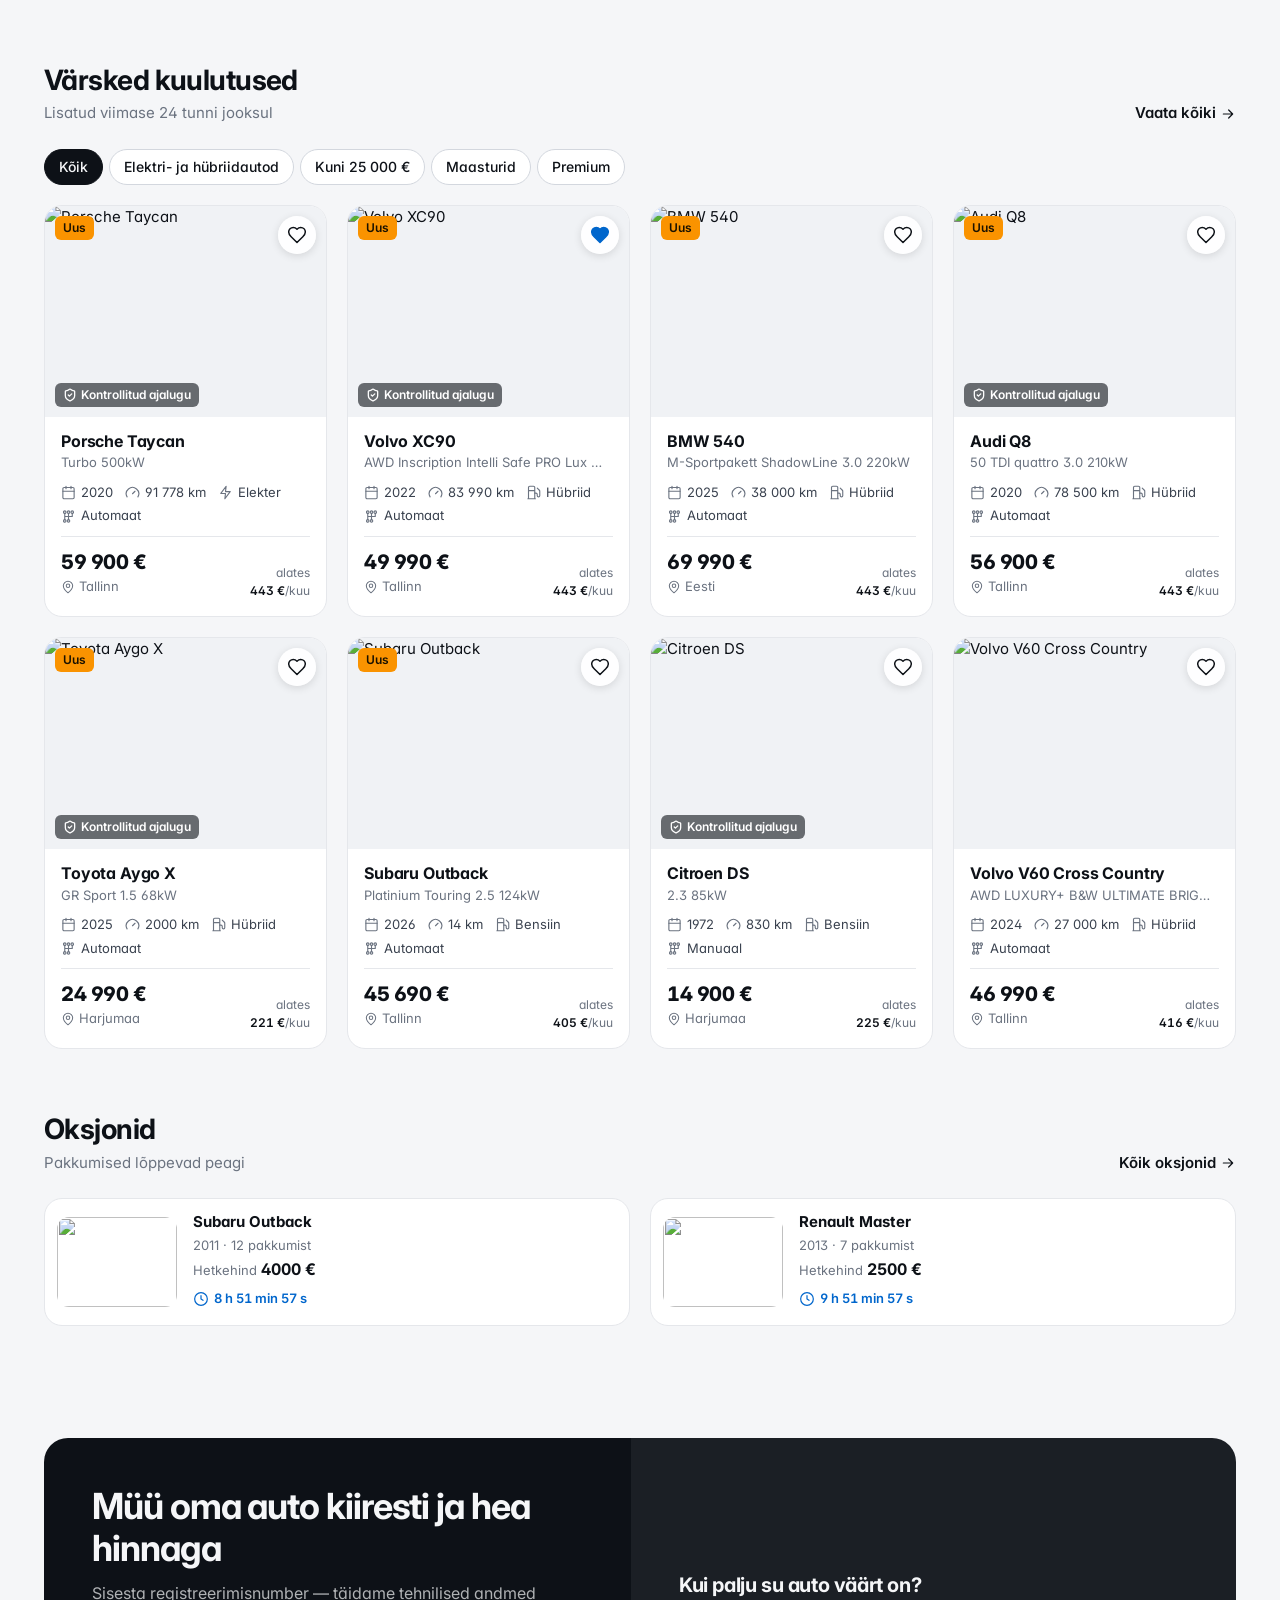
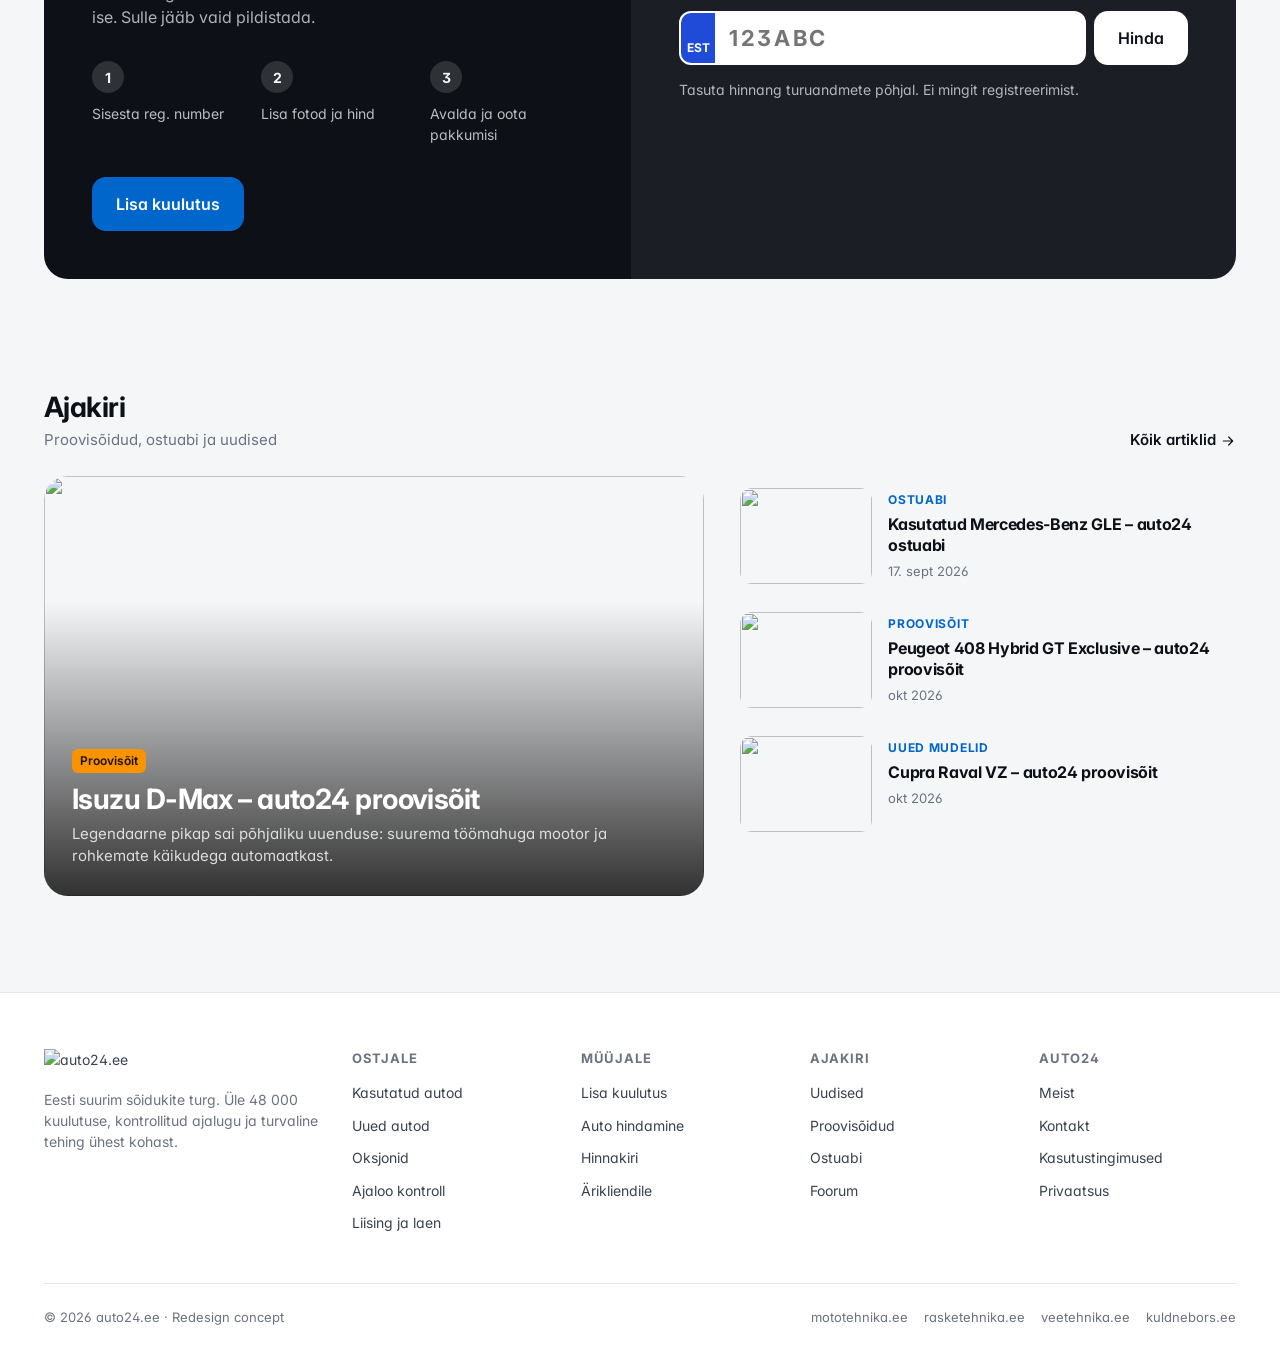
==== commit 74799f19: "Sell button: car-with-plus icon (v20261007173202) Co-Authored-By: Claude Opus 5.5 <noreply@anthropic" ====
--- a/index.html
+++ b/index.html
@@ -11,12 +11,13 @@
   <link rel="preconnect" href="https://fonts.gstatic.com" crossorigin>
   <link rel="preconnect" href="https://img13.img-bcg.eu">
   <link href="https://fonts.googleapis.com/css2?family=Inter:wght@400;500;600;700;800&display=swap" rel="stylesheet">
-  <link rel="stylesheet" href="assets/styles.css">
-  <script src="assets/data.js" defer></script>
-  <script src="assets/catalog.js" defer></script>
-  <script src="assets/i18n.js" defer></script>
-  <script src="assets/app.js" defer></script>
-  <script src="assets/home.js" defer></script>
+  <link rel="stylesheet" href="assets/styles.css?v=20261007173202">
+  <script src="assets/data.js?v=20261007173202" defer></script>
+  <script src="assets/catalog.js?v=20261007173202" defer></script>
+  <script src="assets/i18n.js?v=20261007173202" defer></script>
+  <script src="assets/app.js?v=20261007173202" defer></script>
+  <script src="assets/dropdown.js?v=20261007173202" defer></script>
+  <script src="assets/home.js?v=20261007173202" defer></script>
 </head>
 <body data-page="home">
   <main>
--- a/assets/styles.css
+++ b/assets/styles.css
@@ -56,7 +56,10 @@
 /* ---------- Base ---------- */
 html.i18n-wait body { visibility: hidden; }
 *, *::before, *::after { box-sizing: border-box; }
-html { -webkit-text-size-adjust: 100%; scroll-behavior: smooth; }
+html { -webkit-text-size-adjust: 100%; scroll-behavior: smooth; touch-action: manipulation; }
+/* Never let the page pan sideways on phones. Only on <html> (propagates to the viewport), so <body>
+   never becomes a scroll container and the sticky header keeps working; scroll-lock also uses <html>. */
+html { overflow-x: clip; }
 body {
   margin: 0;
   background: var(--bg);
@@ -162,6 +165,8 @@
 .mobile-nav.open { opacity: 1; transform: none; pointer-events: auto; }
 .mobile-nav a { display: flex; justify-content: space-between; align-items: center; padding: 16px 4px; font-size: 18px; font-weight: 600; border-bottom: 1px solid var(--line); }
 .mobile-nav .btn { margin-top: 24px; }
+.mobile-nav a.btn { justify-content: center; gap: 10px; padding: 0 24px; border-bottom: 0; font-size: 17px; color: var(--accent-ink); }
+.mobile-nav a.btn svg.i { width: 20px; height: 20px; }
 
 /* ---------- Form controls ---------- */
 .field { display: flex; flex-direction: column; gap: 6px; min-width: 0; }
@@ -179,10 +184,48 @@
   background-image: url("data:image/svg+xml,%3Csvg xmlns='http://www.w3.org/2000/svg' width='20' height='20' viewBox='0 0 24 24' fill='none' stroke='%236b7380' stroke-width='2' stroke-linecap='round' stroke-linejoin='round'%3E%3Cpath d='m6 9 6 6 6-6'/%3E%3C/svg%3E");
   background-repeat: no-repeat; background-position: right 12px center;
 }
-select.control:disabled { opacity: .55; cursor: not-allowed; }
+select.control:disabled, .dd-btn:disabled { opacity: .55; cursor: not-allowed; }
+
+/* ---------- Custom dropdowns (assets/dropdown.js) ---------- */
+.dd-native { position: absolute !important; width: 1px !important; height: 1px !important; opacity: 0; pointer-events: none; overflow: hidden; clip-path: inset(50%); }
+.dd-btn {
+  display: flex; align-items: center; text-align: left; cursor: pointer; padding-right: 38px; white-space: nowrap;
+  background-image: url("data:image/svg+xml,%3Csvg xmlns='http://www.w3.org/2000/svg' width='20' height='20' viewBox='0 0 24 24' fill='none' stroke='%236b7380' stroke-width='2' stroke-linecap='round' stroke-linejoin='round'%3E%3Cpath d='m6 9 6 6 6-6'/%3E%3C/svg%3E");
+  background-repeat: no-repeat; background-position: right 12px center;
+}
+.dd-btn .dd-val { overflow: hidden; text-overflow: ellipsis; min-width: 0; }
+.dd-btn.dd-open { border-color: var(--accent); box-shadow: 0 0 0 4px var(--focus); background-image: url("data:image/svg+xml,%3Csvg xmlns='http://www.w3.org/2000/svg' width='20' height='20' viewBox='0 0 24 24' fill='none' stroke='%230066cc' stroke-width='2' stroke-linecap='round' stroke-linejoin='round'%3E%3Cpath d='m18 15-6-6-6 6'/%3E%3C/svg%3E"); }
+.dd-panel {
+  position: fixed; z-index: 90; max-width: min(420px, calc(100vw - 16px)); display: flex; flex-direction: column;
+  background: var(--surface); border: 1px solid var(--line); border-radius: 14px; box-shadow: var(--shadow-lg);
+  opacity: 0; transform: translateY(-4px) scale(.98); transform-origin: top center; transition: opacity .14s ease, transform .16s var(--ease);
+}
+.dd-panel.up { transform-origin: bottom center; transform: translateY(4px) scale(.98); }
+.dd-panel.in { opacity: 1; transform: none; }
+.dd-search { padding: 8px 8px 4px; border-bottom: 1px solid var(--line); }
+.dd-search .control { height: 38px; font-size: 14px; border-radius: 10px; }
+.dd-list { list-style: none; margin: 0; padding: 6px; overflow: auto; overscroll-behavior: contain; flex: 1; min-height: 0; scrollbar-width: thin; }
+.dd-group { padding: 10px 10px 4px; font-size: 11px; font-weight: 700; text-transform: uppercase; letter-spacing: .06em; color: var(--muted); }
+.dd-group[hidden], .dd-opt[hidden] { display: none; }
+.dd-opt { display: flex; align-items: center; justify-content: space-between; gap: 12px; min-height: 38px; padding: 8px 10px; border-radius: 9px; font-size: 15px; cursor: pointer; }
+.dd-opt svg.i { color: var(--accent); opacity: 0; flex: none; }
+.dd-opt.act { background: var(--surface-2); }
+.dd-opt.sel { color: var(--accent); font-weight: 600; }
+.dd-opt.sel svg.i { opacity: 1; }
+.dd-opt.dis { opacity: .45; cursor: default; }
+.dd-backdrop { position: fixed; inset: 0; z-index: 89; background: rgba(13,17,23,.4); opacity: 0; transition: opacity .2s; }
+.dd-backdrop.in { opacity: 1; }
+.dd-panel.sheet { left: 0; right: 0; bottom: 0; top: auto; max-width: none; max-height: 72vh; border-radius: 20px 20px 0 0; border: 0; transform: translateY(100%); transition: transform .26s var(--ease); padding-bottom: env(safe-area-inset-bottom); }
+.dd-panel.sheet.in { transform: none; }
+.dd-head { display: flex; align-items: center; justify-content: space-between; padding: 14px 12px 8px 20px; }
+.dd-head b { font-size: 17px; }
+.dd-panel.sheet .dd-list { padding: 4px 10px 12px; }
+.dd-panel.sheet .dd-opt { min-height: 48px; font-size: 16px; padding: 10px 12px; }
+.dd-panel.sheet .dd-search { padding: 0 12px 8px; border: 0; }
+.dd-panel.sheet .dd-search .control { height: 44px; font-size: 16px; }
 .range { display: grid; grid-template-columns: 1fr 1fr; gap: 8px; }
 .range .control { padding-left: 12px; }
-.range select.control { padding-right: 28px; background-position: right 6px center; background-size: 18px; }
+.range select.control, .range .dd-btn { padding-right: 28px; background-position: right 6px center; background-size: 18px; }
 .input-suffix { position: relative; }
 .input-suffix span { position: absolute; right: 14px; top: 50%; transform: translateY(-50%); color: var(--muted); font-size: 14px; pointer-events: none; }
 .input-suffix .control { padding-right: 34px; }
@@ -426,7 +469,7 @@
 .toolbar .active .chip { height: 32px; font-size: 13px; background: var(--surface-2); border-color: transparent; }
 .toolbar .active .chip:hover { border-color: var(--line-strong); }
 .toolbar-right { display: flex; align-items: center; gap: 8px; margin-left: auto; }
-.toolbar select.control { height: 40px; font-size: 14px; width: auto; }
+.toolbar select.control, .toolbar .dd-btn { height: 40px; font-size: 14px; width: auto; }
 .view-toggle { display: flex; padding: 3px; background: var(--surface-2); border-radius: 10px; }
 .view-toggle button { width: 34px; height: 34px; display: grid; place-items: center; border-radius: 8px; color: var(--muted); }
 .view-toggle button[aria-pressed="true"] { background: var(--surface); color: var(--ink); box-shadow: var(--shadow-sm); }
@@ -591,7 +634,6 @@
 .mk-hero-logo { width: 72px; height: 72px; object-fit: contain; padding: 10px; background: var(--surface); border: 1px solid var(--line); border-radius: 18px; flex: none; }
 .mk-tile.brand { align-items: center; text-align: center; gap: 10px; padding: 18px 12px; }
 .mk-logo { width: 56px; height: 44px; object-fit: contain; }
-.az-logo { width: 22px; height: 22px; object-fit: contain; margin-right: 10px; vertical-align: -5px; }
 .bl { display: inline-flex; align-items: center; gap: 10px; }
 .bl-logo { width: 24px; height: 24px; object-fit: contain; flex: none; }
 .stepper { list-style: none; margin: 8px 0 24px; padding: 0; display: flex; gap: 8px; flex-wrap: wrap; counter-reset: s; }
@@ -621,21 +663,24 @@
 .mk-tile:hover { border-color: var(--accent); box-shadow: var(--shadow); transform: translateY(-1px); }
 .mk-tile b { font-size: 16px; }
 .mk-tile span { font-size: 13px; color: var(--muted); }
-.mk-tile[hidden], .mk-az a[hidden], .mk-az section[hidden], .mk-grid[hidden] { display: none; }
+.mk-tile[hidden], .mk-grid[hidden] { display: none; }
 .mk-tile.gen b { font-size: 18px; font-variant-numeric: tabular-nums; }
 .mk-tile.gen .bar { position: relative; height: 6px; border-radius: 3px; background: var(--surface-2); margin-top: 8px; }
 .mk-tile.gen .bar i { position: absolute; top: 0; bottom: 0; border-radius: 3px; background: var(--accent); }
 .mk-tile.gen.all { background: var(--accent-soft); border-color: transparent; flex-direction: row; align-items: center; justify-content: space-between; }
 .mk-tile.gen.all span { color: var(--accent); }
 .mk-all { margin-top: 24px; }
-.mk-az { display: grid; grid-template-columns: repeat(auto-fill, minmax(200px, 1fr)); gap: 20px 28px; }
-.mk-az h3 { font-size: 14px; color: var(--accent); margin-bottom: 6px; }
-.mk-az section div { display: flex; flex-direction: column; }
-.mk-az a { display: flex; align-items: center; padding: 5px 0; font-weight: 500; }
-.mk-az a:hover { color: var(--accent); }
+.mk-az { display: flex; flex-direction: column; gap: 22px; }
+.mk-letter[hidden] { display: none; }
+.mk-letter h3 { display: flex; align-items: center; gap: 12px; font-size: 20px; color: var(--accent); margin-bottom: 10px; }
+.mk-letter h3::after { content: ""; flex: 1; height: 1px; background: var(--line); }
 @media (max-width: 640px) {
-  .stepper { gap: 6px; }
-  .stepper li { min-width: 0; }
+  .stepper { gap: 6px; flex-wrap: nowrap; }
+  .stepper li { min-width: 0; flex: 0 0 auto; }
+  .stepper li:not(:has(> a)) { width: auto; }
+  .stepper li > a, .stepper li:not(:has(> a)) { padding: 10px; gap: 8px; font-size: 13.5px; }
+  .stepper li.current { flex: 1 1 0; min-width: 0; }
+  .stepper li.current .lbl { white-space: nowrap; overflow: hidden; text-overflow: ellipsis; }
   .stepper .lbl { display: none; }
   .stepper li.current .lbl { display: inline; }
   .stepper b { display: none; }
@@ -650,13 +695,16 @@
 .listing { display: grid; grid-template-columns: minmax(0, 1fr) 380px; gap: 32px; align-items: start; padding-bottom: 40px; }
 .gallery { display: grid; grid-template-columns: 1fr; gap: 10px; }
 .gallery-main { position: relative; aspect-ratio: 16 / 10; border-radius: var(--r-xl); overflow: hidden; background: var(--surface-2); }
-.gallery-main img { width: 100%; height: 100%; object-fit: cover; }
+.g-track { display: flex; height: 100%; overflow-x: auto; overflow-y: hidden; scroll-snap-type: x mandatory; overscroll-behavior-x: contain; scrollbar-width: none; -webkit-overflow-scrolling: touch; }
+.g-track::-webkit-scrollbar { display: none; }
+.g-slide { flex: 0 0 100%; height: 100%; scroll-snap-align: start; scroll-snap-stop: always; }
+.g-slide img { width: 100%; height: 100%; object-fit: cover; user-select: none; -webkit-user-drag: none; }
 .gallery-main .nav { position: absolute; top: 50%; transform: translateY(-50%); width: 44px; height: 44px; border-radius: 50%; background: rgba(255,255,255,.92); color: #0d1117; display: grid; place-items: center; box-shadow: 0 2px 10px rgba(0,0,0,.15); opacity: 0; transition: opacity .2s; }
 .gallery-main:hover .nav { opacity: 1; }
 .gallery-main .prev { left: 16px; }
 .gallery-main .next { right: 16px; }
 .gallery-main .counter { position: absolute; right: 16px; bottom: 16px; }
-.thumbs { display: grid; grid-template-columns: repeat(6, 1fr); gap: 10px; }
+.thumbs { display: grid; grid-template-columns: repeat(6, 1fr); gap: 10px; padding: 4px; margin: -4px; }
 .thumbs button { aspect-ratio: 4 / 3; border-radius: 12px; overflow: hidden; opacity: .6; transition: opacity .15s; outline-offset: 2px; }
 .thumbs button:hover { opacity: .9; }
 .thumbs button[aria-current="true"] { opacity: 1; outline: 2px solid var(--accent); }
@@ -781,7 +829,8 @@
   .topbar-actions .login-btn { padding: 0 8px; }
   .topbar-actions .login-btn { font-size: 0; gap: 0; }
   .sell-btn span { display: none; }
-  .sell-btn { width: 40px; padding: 0; }
+  .sell-btn { width: 44px; padding: 0; }
+  .sell-btn svg.i { width: 26px; height: 26px; }
   .hero { padding-top: 20px; }
   .ad-slot { padding-top: 12px; }
   .ad { border-radius: 14px; }
@@ -823,7 +872,7 @@
   .toolbar .active { display: none; }
   .toolbar { gap: 8px; }
   .toolbar-right { margin-left: 0; flex: 1; }
-  .toolbar-right select.control { flex: 1; }
+  .toolbar-right select.control, .toolbar-right .dd-btn { flex: 1; }
   .results.grid { grid-template-columns: repeat(2, minmax(0, 1fr)); gap: 12px; }
   .results.list .car-card { flex-direction: column; }
   .results.list .car-media { width: 100%; min-height: 0; aspect-ratio: 16 / 10; }
@@ -832,7 +881,7 @@
   .thumbs { grid-template-columns: repeat(6, 64px); overflow-x: auto; scrollbar-width: none; }
   .gallery { margin: 0 calc(-1 * var(--gutter)); }
   .gallery-main { border-radius: 0; aspect-ratio: 4 / 3; }
-  .thumbs { padding: 0 var(--gutter); }
+  .thumbs { padding: 4px var(--gutter); scroll-padding-inline: var(--gutter); }
   .gallery-main .nav { opacity: 1; width: 38px; height: 38px; }
   .panel { padding: 20px 18px; border-radius: 20px; }
   .kv { grid-template-columns: 1fr 1fr; }
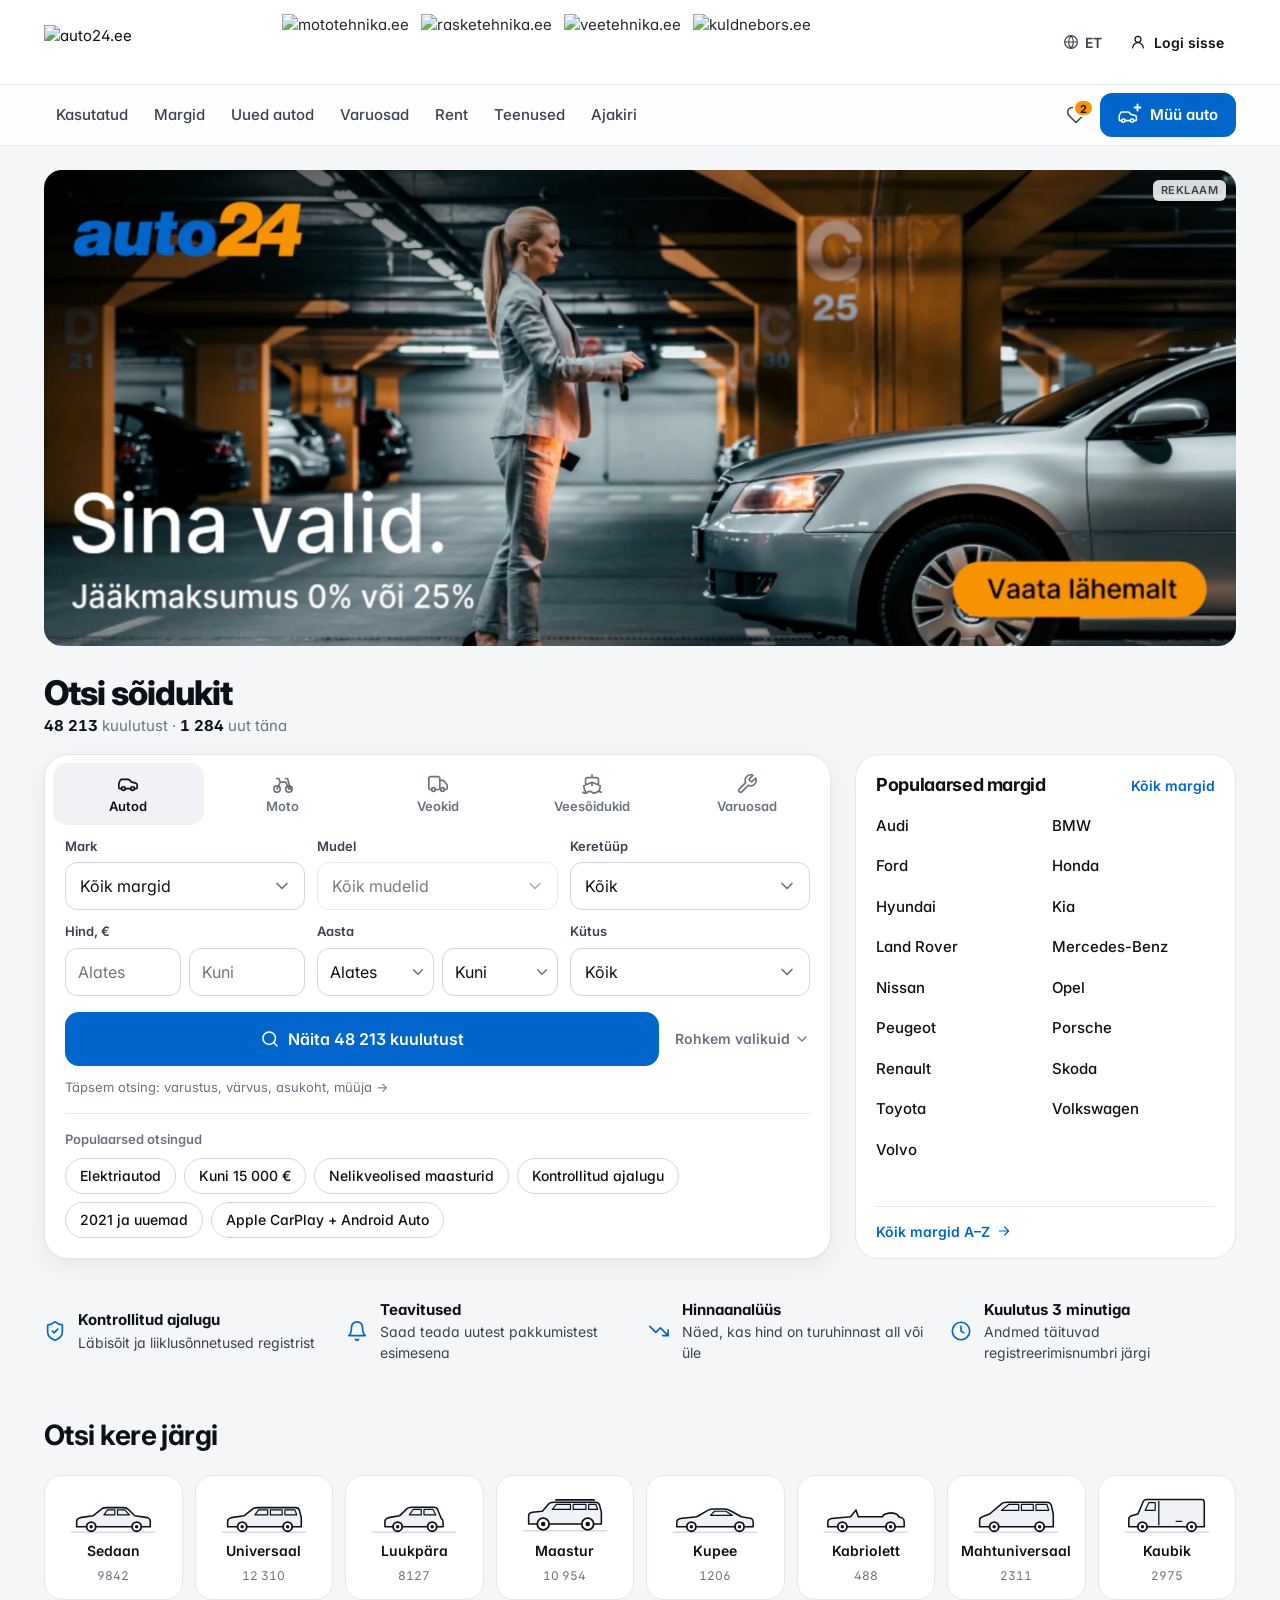
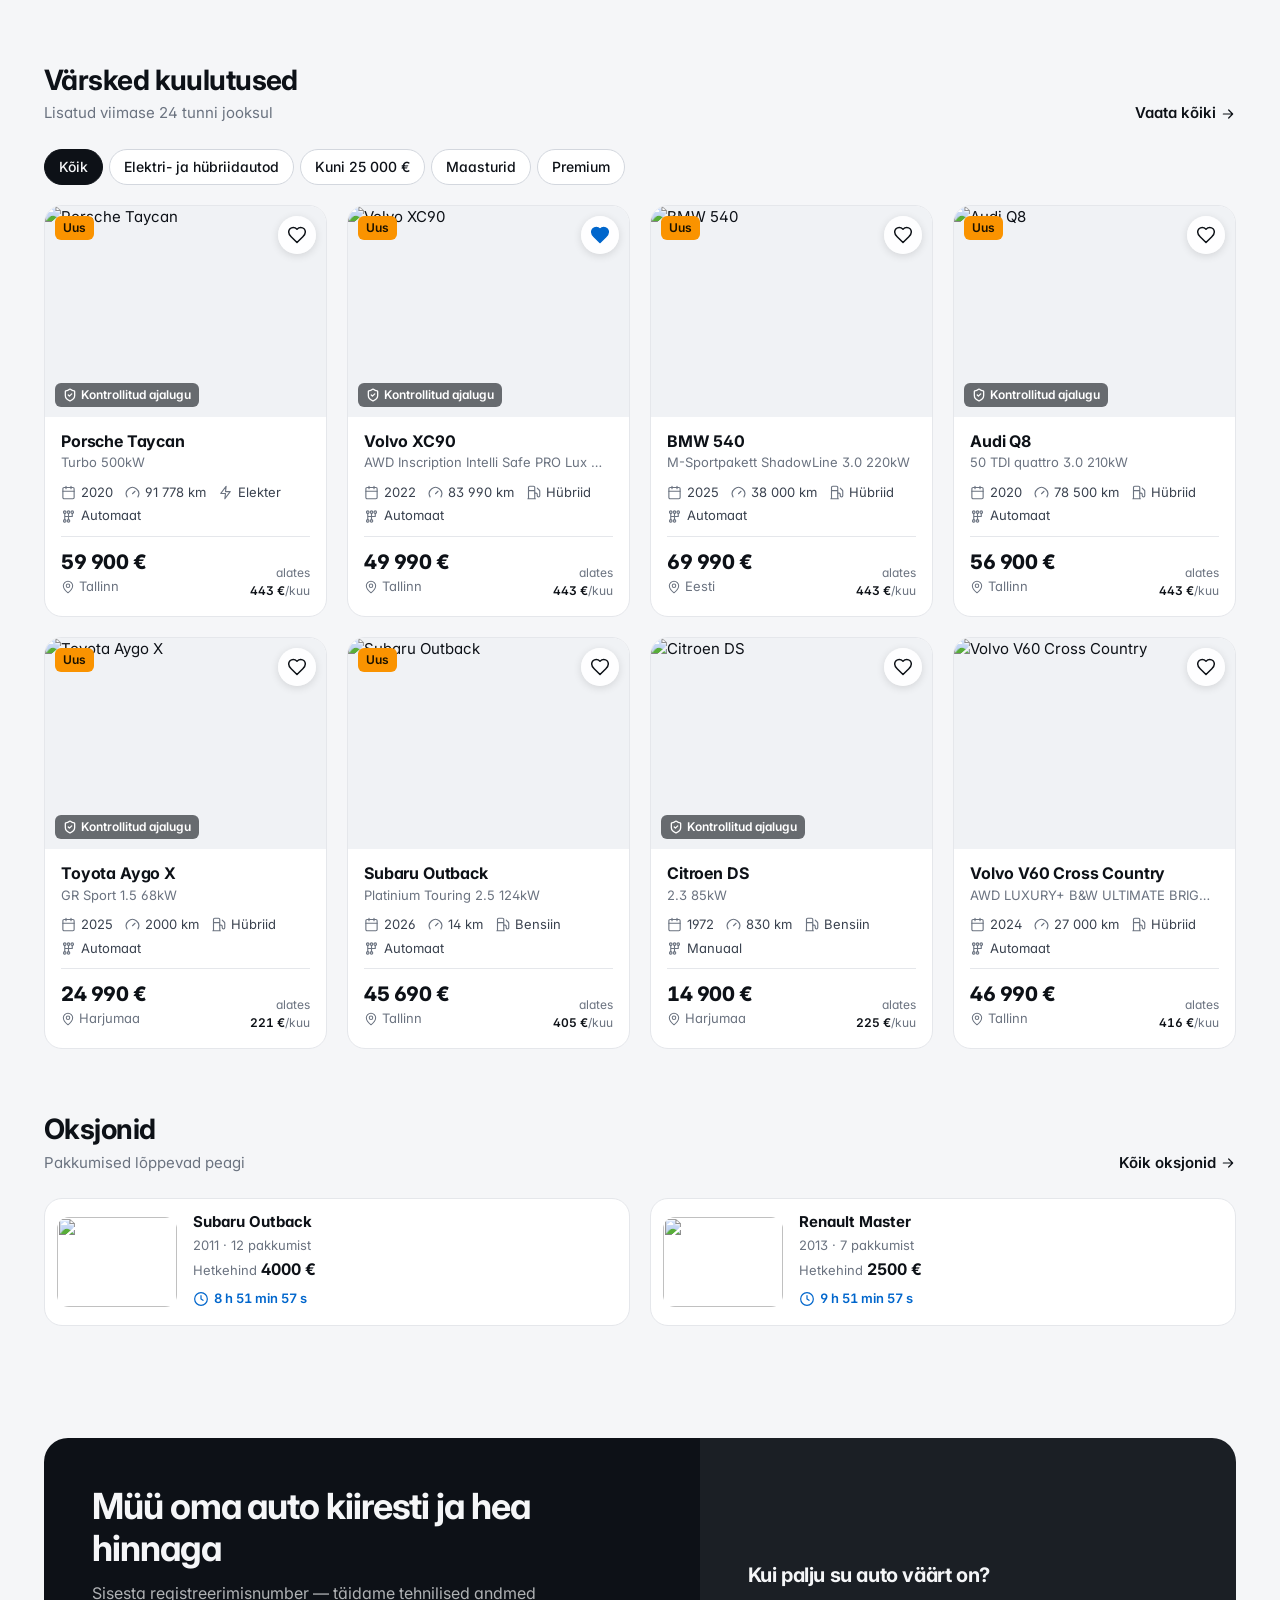
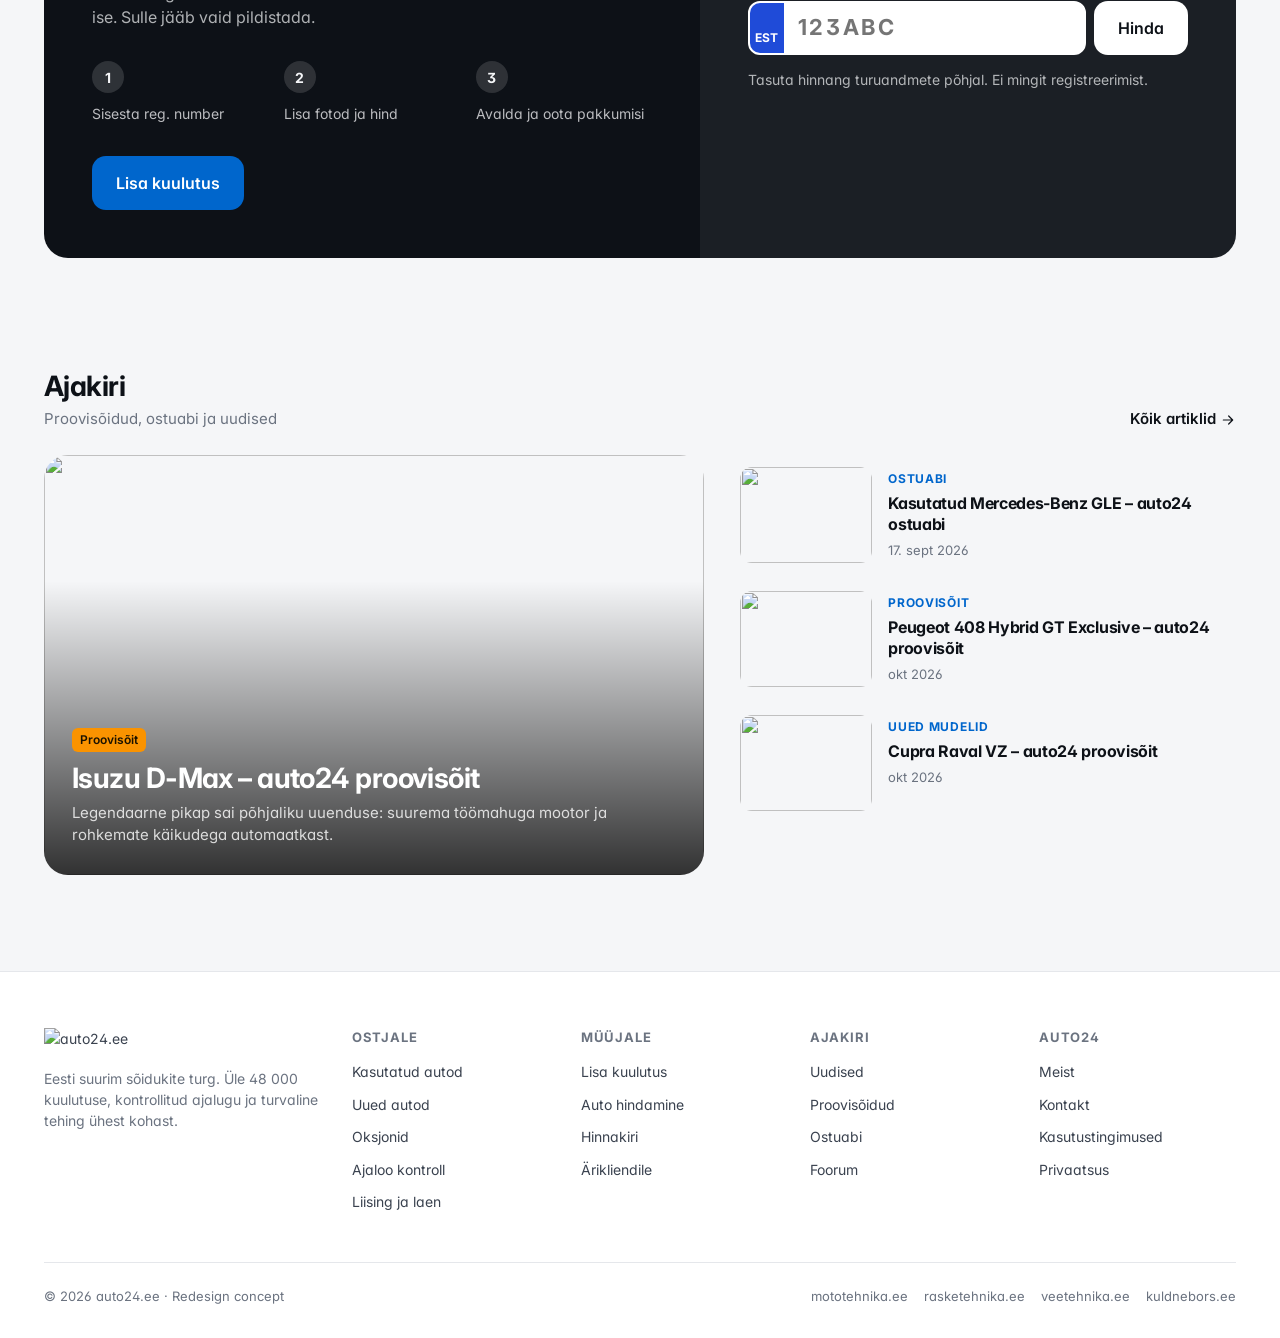
==== commit d17b58ca: "Phone layout fixes: estimate row, stepper, narrow screens (v20261007173812) - Value estimate row (pl" ====
--- a/index.html
+++ b/index.html
@@ -11,13 +11,13 @@
   <link rel="preconnect" href="https://fonts.gstatic.com" crossorigin>
   <link rel="preconnect" href="https://img13.img-bcg.eu">
   <link href="https://fonts.googleapis.com/css2?family=Inter:wght@400;500;600;700;800&display=swap" rel="stylesheet">
-  <link rel="stylesheet" href="assets/styles.css?v=20261007173202">
-  <script src="assets/data.js?v=20261007173202" defer></script>
-  <script src="assets/catalog.js?v=20261007173202" defer></script>
-  <script src="assets/i18n.js?v=20261007173202" defer></script>
-  <script src="assets/app.js?v=20261007173202" defer></script>
-  <script src="assets/dropdown.js?v=20261007173202" defer></script>
-  <script src="assets/home.js?v=20261007173202" defer></script>
+  <link rel="stylesheet" href="assets/styles.css?v=20261007173812">
+  <script src="assets/data.js?v=20261007173812" defer></script>
+  <script src="assets/catalog.js?v=20261007173812" defer></script>
+  <script src="assets/i18n.js?v=20261007173812" defer></script>
+  <script src="assets/app.js?v=20261007173812" defer></script>
+  <script src="assets/dropdown.js?v=20261007173812" defer></script>
+  <script src="assets/home.js?v=20261007173812" defer></script>
 </head>
 <body data-page="home">
   <main>
--- a/assets/styles.css
+++ b/assets/styles.css
@@ -405,13 +405,16 @@
 .steps b { display: grid; place-items: center; width: 32px; height: 32px; border-radius: 50%; background: color-mix(in srgb, var(--bg) 14%, transparent); color: var(--bg); font-size: 14px; margin-bottom: 10px; }
 .estimate { padding: 48px; background: color-mix(in srgb, var(--bg) 6%, transparent); display: flex; flex-direction: column; justify-content: center; gap: 14px; }
 .estimate h3 { font-size: 20px; }
-.estimate .row { display: flex; gap: 8px; }
+.estimate .row { display: flex; gap: 8px; min-width: 0; }
+.estimate .row .btn { flex: none; }
+.estimate { min-width: 0; }
+.estimate-out { overflow-wrap: anywhere; }
 .plate {
-  flex: 1; height: 54px; border-radius: 12px; border: 2px solid #fff; background: #fff; color: #0d1117;
+  flex: 1; min-width: 0; height: 54px; border-radius: 12px; border: 2px solid #fff; background: #fff; color: #0d1117;
   display: flex; align-items: stretch; overflow: hidden;
 }
 .plate .eu { width: 34px; background: #1f4bd8; color: #fff; display: flex; flex-direction: column; align-items: center; justify-content: end; padding-bottom: 6px; font-size: 12px; font-weight: 700; }
-.plate input { flex: 1; min-width: 0; border: 0; outline: 0; font-size: 22px; font-weight: 700; letter-spacing: .12em; text-transform: uppercase; padding: 0 14px; background: transparent; color: #0d1117; }
+.plate input { flex: 1; min-width: 0; width: 100%; border: 0; outline: 0; font-size: 22px; font-weight: 700; letter-spacing: .12em; text-transform: uppercase; padding: 0 14px; background: transparent; color: #0d1117; }
 .estimate-out { min-height: 64px; font-size: 14px; color: color-mix(in srgb, var(--bg) 70%, transparent); }
 .estimate-out strong { display: block; color: var(--bg); font-size: 28px; letter-spacing: -.02em; }
 
@@ -577,7 +580,7 @@
 /* ---------- Motor vehicle tax ---------- */
 .tax h2 { display: flex; align-items: center; gap: 8px; }
 .tax .info { color: var(--accent); display: inline-grid; cursor: help; }
-.tax-grid { display: grid; grid-template-columns: repeat(3, 1fr); border: 1px solid var(--line); border-radius: var(--r-lg); overflow: hidden; }
+.tax-grid { display: grid; grid-template-columns: repeat(3, minmax(0, 1fr)); border: 1px solid var(--line); border-radius: var(--r-lg); overflow: hidden; }
 .tax-grid > div { display: flex; flex-direction: column; align-items: center; justify-content: center; gap: 6px; padding: 18px 12px; text-align: center; }
 .tax-grid > div + div { border-left: 1px solid var(--line); }
 .tax-grid span { color: var(--accent); font-weight: 600; font-size: 14px; }
@@ -589,7 +592,7 @@
 .img-fallback { width: auto !important; height: auto !important; font-weight: 800; letter-spacing: -.02em; }
 .vi-text.img-fallback { color: #34a853; font-size: 20px; display: block; }
 .oa-logo.img-fallback { color: var(--accent); font-size: 16px; line-height: 1.1; text-align: right; max-width: 110px; }
-.services-grid { display: grid; grid-template-columns: 1fr 1fr; gap: 16px; }
+.services-grid { display: grid; grid-template-columns: repeat(2, minmax(0, 1fr)); gap: 16px; }
 .services-grid.single { grid-template-columns: 1fr; }
 .svc { border-radius: var(--r-lg); padding: 18px; display: flex; flex-direction: column; gap: 14px; }
 .vininfo { background: #f4faf6; border: 1px solid #d9efe1; }
@@ -619,14 +622,37 @@
 .oa-btn:hover { background: var(--brand-orange); color: #1a1200; }
 .services-grid.single .oa-body { grid-template-columns: 1fr 200px; }
 .services-grid.single .oa-photo { width: 200px; height: 140px; }
-@media (max-width: 900px) { .services-grid { grid-template-columns: 1fr; } }
+@media (max-width: 900px) { .services-grid { grid-template-columns: minmax(0, 1fr); } }
 @media (max-width: 640px) {
-  .tax-grid { grid-template-columns: 1fr 1fr; }
+  .tax-grid { grid-template-columns: repeat(2, minmax(0, 1fr)); }
   .tax-grid .tax-calc { grid-column: 1 / -1; border-left: 0 !important; border-top: 1px solid var(--line); }
   .tax-grid b { font-size: 22px; }
   .oa-body, .services-grid.single .oa-body { grid-template-columns: 1fr; }
   .oa-photo, .services-grid.single .oa-photo { width: 100%; height: 160px; }
   .oa-top h3 { font-size: 17px; }
+}
+
+/* ---------- Narrow-phone safety: let grid/flex children shrink instead of overflowing ---------- */
+.type-tile { min-width: 0; }
+.type-tile b { max-width: 100%; overflow-wrap: anywhere; }
+.kv div { min-width: 0; }
+.kv span, .kv b { overflow-wrap: anywhere; }
+.svc { min-width: 0; }
+.vi-list { grid-template-columns: repeat(2, minmax(0, 1fr)); }
+.vi-list li, .oa-list li { min-width: 0; overflow-wrap: anywhere; }
+.vi-btn { white-space: normal; text-align: left; max-width: 100%; }
+.oa-top h3 { min-width: 0; }
+.l-links { display: flex; gap: 4px 8px; justify-content: center; flex-wrap: wrap; }
+@media (max-width: 400px) {
+  .car-media .photos .lbl { display: none; }
+  .tax-grid b { font-size: 18px; }
+  .tax-grid > div { padding: 14px 8px; min-width: 0; }
+  .tax-grid span { font-size: 13px; }
+  .l-actions .row { grid-template-columns: repeat(2, minmax(0, 1fr)); }
+  .l-actions .btn { min-width: 0; padding: 0 10px; white-space: normal; text-align: center; line-height: 1.15; }
+  .type-tile svg { width: 100%; max-width: 64px; height: auto; }
+  .type-tile b { font-size: 12px; }
+  .vi-list { grid-template-columns: minmax(0, 1fr); }
 }
 
 /* ---------- Make → model → year flow ---------- */
@@ -636,21 +662,17 @@
 .mk-logo { width: 56px; height: 44px; object-fit: contain; }
 .bl { display: inline-flex; align-items: center; gap: 10px; }
 .bl-logo { width: 24px; height: 24px; object-fit: contain; flex: none; }
-.stepper { list-style: none; margin: 8px 0 24px; padding: 0; display: flex; gap: 8px; flex-wrap: wrap; counter-reset: s; }
-.stepper li { flex: 1; min-width: 150px; }
-.stepper li > a, .stepper li > :first-child:not(a) { }
-.stepper li > * { }
-.stepper li { display: flex; }
-.stepper li > a, .stepper li:not(:has(> a)) { display: flex; align-items: center; gap: 10px; width: 100%; padding: 12px 14px; border-radius: 14px; background: var(--surface); border: 1px solid var(--line); color: var(--muted); font-size: 14px; }
-.stepper li > a { color: inherit; }
-.stepper li.current, .stepper li.current:not(:has(> a)) { border-color: var(--accent); color: var(--ink); box-shadow: 0 0 0 3px var(--focus); }
-.stepper li.done > a { color: var(--ink); }
-.stepper li.done > a:hover { border-color: var(--ink); }
+.stepper { list-style: none; margin: 8px 0 24px; padding: 0; display: flex; gap: 8px; }
+.stepper li { flex: 1 1 0; min-width: 0; display: flex; }
+.stepper .st { display: flex; align-items: center; gap: 10px; width: 100%; min-width: 0; padding: 12px 14px; border-radius: 14px; background: var(--surface); border: 1px solid var(--line); color: var(--muted); font-size: 14px; }
+.stepper a.st { color: var(--ink); }
+.stepper a.st:hover { border-color: var(--ink); }
+.stepper .current .st { border-color: var(--accent); color: var(--ink); box-shadow: 0 0 0 3px var(--focus); }
 .stepper .dot { width: 26px; height: 26px; border-radius: 50%; display: grid; place-items: center; background: var(--surface-2); font-weight: 700; font-size: 13px; flex: none; }
 .stepper .current .dot { background: var(--accent); color: #fff; }
 .stepper .done .dot { background: var(--ok); color: #fff; }
-.stepper .lbl { font-weight: 600; }
-.stepper b { margin-left: auto; font-weight: 700; color: var(--ink); white-space: nowrap; overflow: hidden; text-overflow: ellipsis; }
+.stepper .lbl { font-weight: 600; white-space: nowrap; overflow: hidden; text-overflow: ellipsis; min-width: 0; }
+.stepper b { margin-left: auto; font-weight: 700; color: var(--ink); white-space: nowrap; overflow: hidden; text-overflow: ellipsis; min-width: 0; }
 .mk-body { padding-bottom: 48px; }
 .mk-head { display: flex; align-items: flex-end; justify-content: space-between; gap: 16px; flex-wrap: wrap; margin-bottom: 20px; }
 .mk-head h1 { font-size: 32px; }
@@ -675,15 +697,12 @@
 .mk-letter h3 { display: flex; align-items: center; gap: 12px; font-size: 20px; color: var(--accent); margin-bottom: 10px; }
 .mk-letter h3::after { content: ""; flex: 1; height: 1px; background: var(--line); }
 @media (max-width: 640px) {
-  .stepper { gap: 6px; flex-wrap: nowrap; }
-  .stepper li { min-width: 0; flex: 0 0 auto; }
-  .stepper li:not(:has(> a)) { width: auto; }
-  .stepper li > a, .stepper li:not(:has(> a)) { padding: 10px; gap: 8px; font-size: 13.5px; }
-  .stepper li.current { flex: 1 1 0; min-width: 0; }
-  .stepper li.current .lbl { white-space: nowrap; overflow: hidden; text-overflow: ellipsis; }
-  .stepper .lbl { display: none; }
-  .stepper li.current .lbl { display: inline; }
-  .stepper b { display: none; }
+  /* Phones: current step gets the room and its label; other steps shrink to a numbered dot */
+  .stepper { gap: 6px; }
+  .stepper li { flex: 0 0 auto; }
+  .stepper li.current { flex: 1 1 0; }
+  .stepper .st { padding: 10px; gap: 8px; font-size: 13.5px; }
+  .stepper li:not(.current) .lbl, .stepper b { display: none; }
   .mk-head h1 { font-size: 26px; }
   .mk-hero-logo { width: 56px; height: 56px; padding: 8px; }
   .mk-search { max-width: none; width: 100%; }
@@ -789,7 +808,7 @@
   .hero-grid { grid-template-columns: minmax(0, 1fr); }
   .brand-list { grid-template-columns: repeat(3, minmax(0, 1fr)); }
   .trust { grid-template-columns: 1fr 1fr; }
-  .sell { grid-template-columns: 1fr; }
+  .sell { grid-template-columns: minmax(0, 1fr); }
   .editorial { grid-template-columns: 1fr; }
   .search-layout { grid-template-columns: 1fr; }
   .filter-open { display: inline-flex; }
